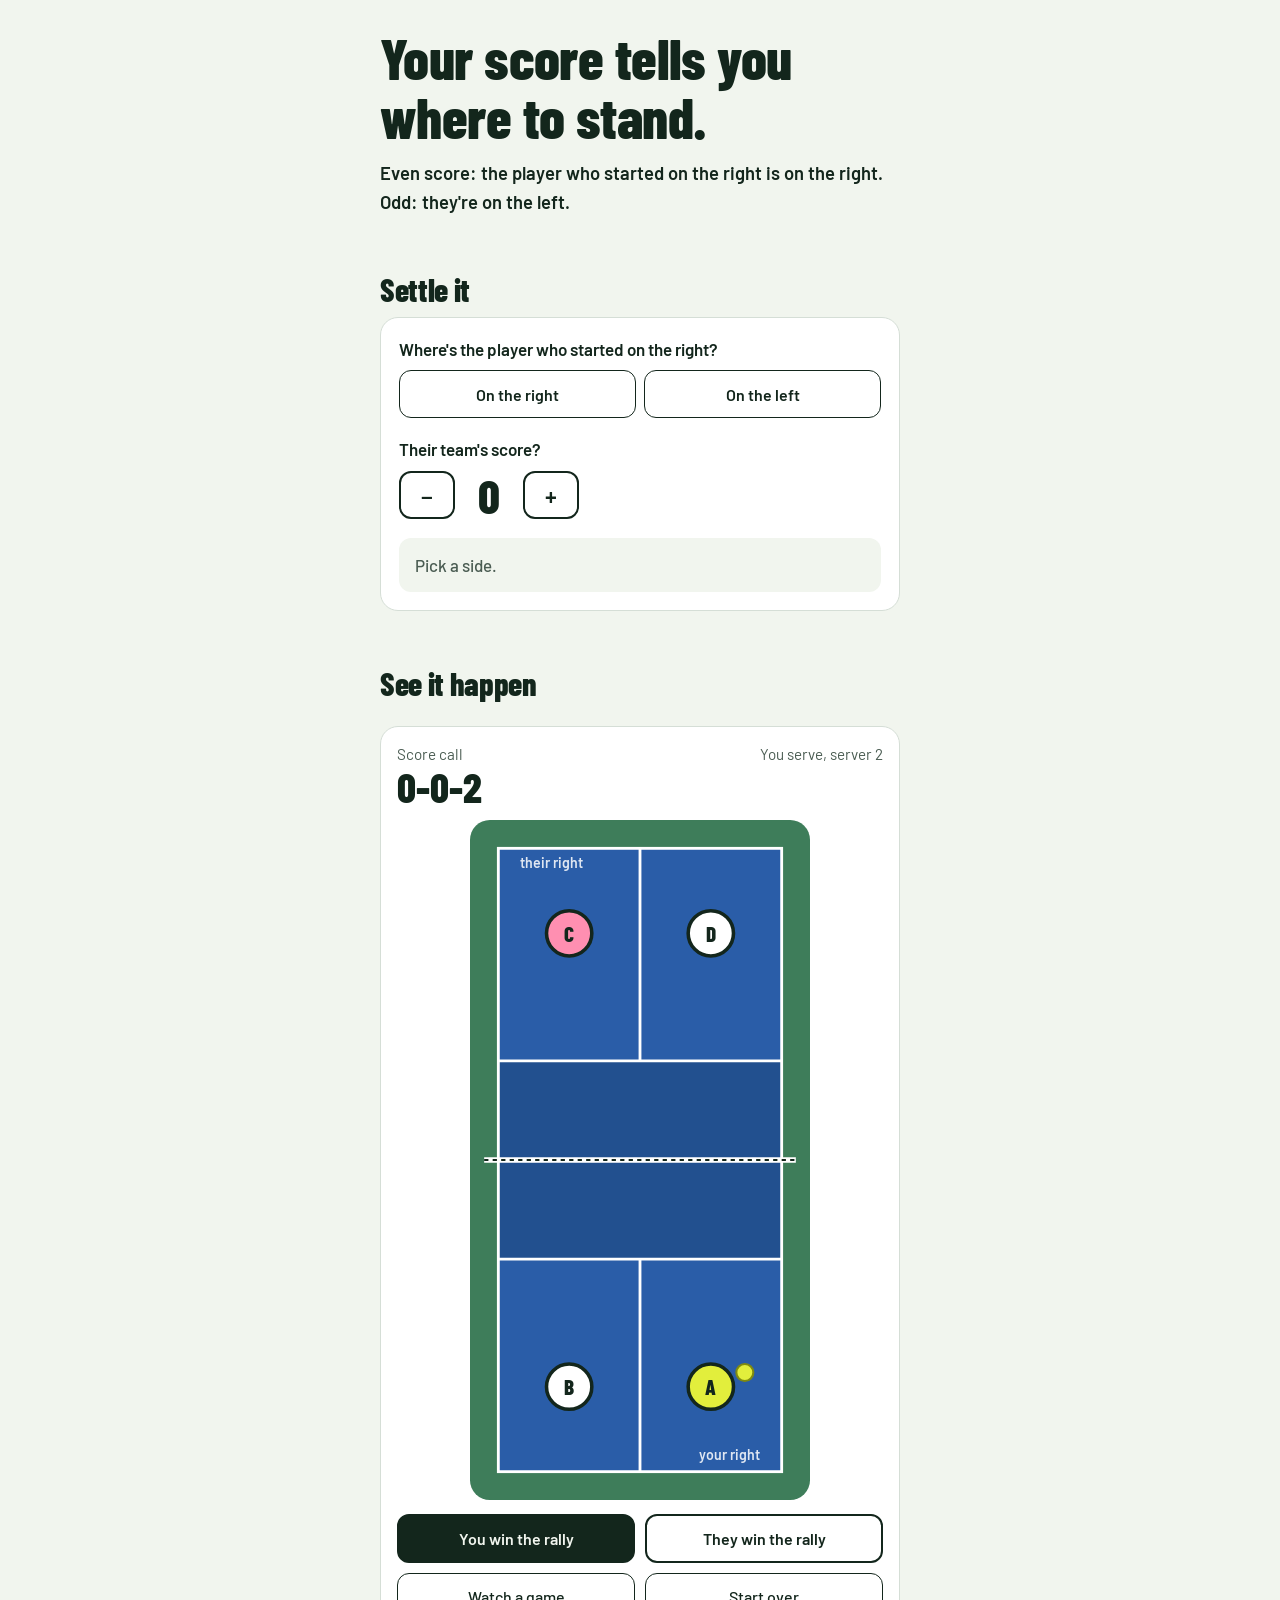
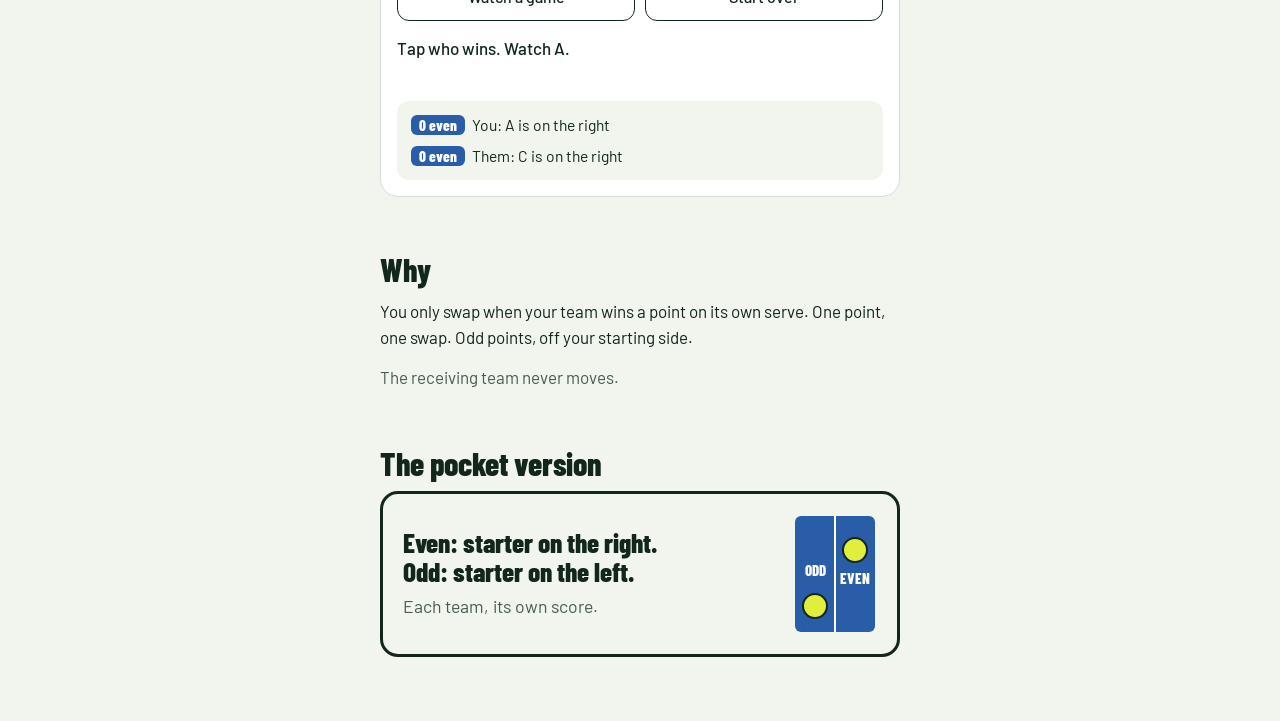
==== index.html @ 6157c367 "Add files via upload" ====
<!doctype html>
<html lang="en">
<head>
<meta charset="utf-8">
<meta name="viewport" content="width=device-width, initial-scale=1, viewport-fit=cover">
<title>Odd or even: where to stand in pickleball doubles</title>
<meta name="description" content="Your score tells you which side you should be on. See it, test it, settle the argument.">
<link rel="preconnect" href="https://fonts.googleapis.com">
<link rel="preconnect" href="https://fonts.gstatic.com" crossorigin>
<link href="https://fonts.googleapis.com/css2?family=Barlow+Condensed:wght@600;800&family=Barlow:wght@400;500;600&display=swap" rel="stylesheet">
<style>
:root{
  --bg:#F1F5EE; --surface:#FFFFFF; --ink:#13261C; --muted:#4A5C52; --line:#D5DED6;
  --court:#2A5DA8; --kitchen:#22508F; --surround:#3E7D5A;
  --ball:#E2EE3C; --ballEdge:#7F8A10; --them:#FF8FB1;
  --ok:#1F7A45; --okBg:#E3F3E8; --bad:#B3261E; --badBg:#FBE6E4;
  color-scheme: light;
  box-sizing:border-box;
  padding-top:env(safe-area-inset-top,0px);
  padding-bottom:env(safe-area-inset-bottom,0px);
}
@media (prefers-color-scheme: dark){
  :root:not([data-theme="light"]){
    --bg:#0E1C15; --surface:#16281F; --ink:#E9F0EA; --muted:#A9BBB0; --line:#2B4236;
    --court:#2A5DA8; --kitchen:#22508F; --surround:#2F6247;
    --ok:#7BD69B; --okBg:#173A26; --bad:#FF9C92; --badBg:#3C1C19;
    color-scheme: dark;
  }
}
:root[data-theme="dark"]{
  --bg:#0E1C15; --surface:#16281F; --ink:#E9F0EA; --muted:#A9BBB0; --line:#2B4236;
  --surround:#2F6247; --ok:#7BD69B; --okBg:#173A26; --bad:#FF9C92; --badBg:#3C1C19;
  color-scheme: dark;
}
*,*::before,*::after{box-sizing:inherit}
html{scroll-padding-top:env(safe-area-inset-top,0px)}
body{margin:0;background:var(--bg);color:var(--ink);font:400 1.0625rem/1.55 Barlow,system-ui,-apple-system,"Segoe UI",sans-serif}
main{max-width:560px;margin:0 auto;padding:28px 20px 64px}
h1,h2,.num{font-family:"Barlow Condensed","Arial Narrow",Barlow,sans-serif;font-weight:800;letter-spacing:-.01em;line-height:1.02}
h1{font-size:clamp(2.6rem,11vw,3.6rem);margin:0 0 14px}
h2{font-size:2rem;margin:56px 0 12px}
p{margin:0 0 14px}
.lede{font-size:1.15rem;color:var(--ink)}
.lede strong{font-weight:600}
.muted{color:var(--muted)}

/* Court */
.court-wrap{margin:26px 0 0;background:var(--surface);border:1px solid var(--line);border-radius:18px;padding:16px}
.callout{display:flex;align-items:baseline;justify-content:space-between;gap:12px;margin:0 0 12px}
.call{font-family:"Barlow Condensed",sans-serif;font-weight:800;font-size:2.6rem;line-height:1}
.call-label{font-size:.95rem;color:var(--muted)}
svg.court{display:block;width:100%;max-width:340px;margin:0 auto;height:auto}
.p{transition:transform .6s cubic-bezier(.5,0,.2,1)}
.p circle{stroke-width:2.5}
.p text{font:800 15px "Barlow Condensed",sans-serif;text-anchor:middle;dominant-baseline:central}
#ball{transition:transform .45s ease}
.start{transition:opacity .3s}
.side-tag{font:600 10px Barlow,sans-serif;fill:#fff;opacity:.85}
.controls{display:grid;grid-template-columns:1fr 1fr;gap:10px;margin-top:14px}
button{font:600 1rem Barlow,sans-serif;border-radius:12px;border:2px solid var(--ink);background:transparent;color:var(--ink);padding:13px 10px;cursor:pointer;min-height:48px}
button.primary{background:var(--ink);color:var(--bg)}
button:focus-visible{outline:3px solid var(--court);outline-offset:2px}
.row2{display:flex;gap:10px;margin-top:10px}
.row2 button{flex:1;border-width:1px;font-weight:500}
.status{min-height:3.2em;margin:14px 0 0;font-weight:500}
.parity{margin:12px 0 0;padding:12px 14px;border-radius:12px;background:var(--bg);font-size:.98rem}
.parity div+div{margin-top:6px}
.tag{display:inline-block;font:800 .95rem "Barlow Condensed",sans-serif;padding:1px 8px;border-radius:6px;margin-right:4px}
.tag.even{background:var(--court);color:#fff}
.tag.odd{background:var(--ball);color:#13261C}

/* Steps */
ol.steps{list-style:none;padding:0;margin:0;counter-reset:s}
ol.steps li{counter-increment:s;position:relative;padding:0 0 18px 52px}
ol.steps li::before{content:counter(s);position:absolute;left:0;top:-2px;width:36px;height:36px;border-radius:50%;background:var(--ink);color:var(--bg);font:800 1.25rem/36px "Barlow Condensed",sans-serif;text-align:center}

/* Checker */
.checker{background:var(--surface);border:1px solid var(--line);border-radius:18px;padding:18px}
.q{font-weight:600;margin:0 0 8px}
.seg{display:grid;grid-template-columns:1fr 1fr;gap:8px;margin-bottom:18px}
.seg button{border-width:1px}
.seg button[aria-pressed="true"]{background:var(--ink);color:var(--bg)}
.stepper{display:flex;align-items:center;gap:12px;margin-bottom:18px}
.stepper button{width:56px;flex:none;font-size:1.5rem;padding:6px}
.stepper .num{font-size:3rem;min-width:2ch;text-align:center}
.verdict{border-radius:12px;padding:14px 16px;font-weight:500}
.verdict.ok{background:var(--okBg);color:var(--ok)}
.verdict.bad{background:var(--badBg);color:var(--bad)}
.verdict.wait{background:var(--bg);color:var(--muted)}
.verdict b{display:block;font:800 1.5rem "Barlow Condensed",sans-serif;margin-bottom:2px}

/* Pocket card */
.pocket{border:3px solid var(--ink);border-radius:18px;padding:20px;display:grid;grid-template-columns:1fr auto;gap:16px;align-items:center}
.pocket p{margin:0;font-size:1.1rem}
.pocket .big{font:800 1.7rem/1.05 "Barlow Condensed",sans-serif;margin-bottom:8px}
.pocket svg{width:84px;height:auto}
footer{margin-top:48px;font-size:.9rem;color:var(--muted)}

@media (prefers-reduced-motion: reduce){
  .p,#ball,.start{transition:none}
}
</style>
</head>
<body>
<main>
  <h1>Your score tells you where to stand.</h1>
  <p class="lede"><strong>Even score: the player who started on the right is on the right. Odd: they're on the left.</strong></p>

  <h2>Settle it</h2>
  <div class="checker">
    <p class="q">Where's the player who started on the right?</p>
    <div class="seg" role="group" aria-label="Starting player position">
      <button id="sideR" aria-pressed="false">On the right</button>
      <button id="sideL" aria-pressed="false">On the left</button>
    </div>
    <p class="q">Their team's score?</p>
    <div class="stepper">
      <button id="minus" aria-label="Lower score">−</button>
      <span class="num" id="chkScore" aria-live="polite">0</span>
      <button id="plus" aria-label="Raise score">+</button>
    </div>
    <div class="verdict wait" id="verdict" aria-live="polite">Pick a side.</div>
  </div>

  <h2>See it happen</h2>
  <section class="court-wrap" aria-label="Interactive court">
    <div class="callout">
      <div>
        <div class="call-label">Score call</div>
        <div class="call" id="call" aria-live="polite">0-0-2</div>
      </div>
      <div class="call-label" id="who" style="text-align:right">You serve</div>
    </div>

    <svg class="court" viewBox="0 0 240 480" role="img" aria-label="Top-down pickleball court. Your team A and B on the bottom, the other team C and D on top.">
      <rect width="240" height="480" rx="14" fill="var(--surround)"/>
      <rect x="20" y="20" width="200" height="440" fill="var(--court)"/>
      <rect x="20" y="170" width="200" height="140" fill="var(--kitchen)"/>
      <g stroke="#fff" stroke-width="2" fill="none">
        <rect x="20" y="20" width="200" height="440"/>
        <line x1="20" y1="170" x2="220" y2="170"/>
        <line x1="20" y1="310" x2="220" y2="310"/>
        <line x1="120" y1="20" x2="120" y2="170"/>
        <line x1="120" y1="310" x2="120" y2="460"/>
      </g>
      <line x1="10" y1="240" x2="230" y2="240" stroke="#fff" stroke-width="4"/>
      <line x1="10" y1="240" x2="230" y2="240" stroke="#13261C" stroke-width="1.5" stroke-dasharray="3 3"/>
      <text class="side-tag" x="205" y="452" text-anchor="end">your right</text>
      <text class="side-tag" x="35" y="34">their right</text>

      <g class="start" id="startA">
        <circle cx="170" cy="400" r="22" fill="none" stroke="var(--ball)" stroke-width="2" stroke-dasharray="4 4"/>
        <text x="170" y="433" text-anchor="middle" class="side-tag" style="fill:var(--ball);opacity:1">A started here</text>
      </g>
      <g class="start" id="startC">
        <circle cx="70" cy="80" r="22" fill="none" stroke="var(--them)" stroke-width="2" stroke-dasharray="4 4"/>
        <text x="70" y="52" text-anchor="middle" class="side-tag" style="fill:var(--them);opacity:1">C started here</text>
      </g>

      <g class="p" id="pA"><circle r="16" fill="var(--ball)" stroke="#13261C"/><text fill="#13261C">A</text></g>
      <g class="p" id="pB"><circle r="16" fill="#fff" stroke="#13261C"/><text fill="#13261C">B</text></g>
      <g class="p" id="pC"><circle r="16" fill="var(--them)" stroke="#13261C"/><text fill="#13261C">C</text></g>
      <g class="p" id="pD"><circle r="16" fill="#fff" stroke="#13261C"/><text fill="#13261C">D</text></g>
      <circle id="ball" r="6" fill="var(--ball)" stroke="var(--ballEdge)" stroke-width="1.5"/>
    </svg>

    <div class="controls">
      <button class="primary" id="winUs">You win the rally</button>
      <button id="winThem">They win the rally</button>
    </div>
    <div class="row2">
      <button id="auto" aria-pressed="false">Watch a game</button>
      <button id="reset">Start over</button>
    </div>
    <p class="status" id="status" aria-live="polite">Tap who wins. Watch A.</p>
    <div class="parity" id="parity"></div>
  </section>

  <h2>Why</h2>
  <p>You only swap when your team wins a point on its own serve. One point, one swap. Odd points, off your starting side.</p>
  <p class="muted">The receiving team never moves.</p>

  <h2>The pocket version</h2>
  <div class="pocket">
    <div>
      <p class="big">Even: starter on the right.<br>Odd: starter on the left.</p>
      <p class="muted">Each team, its own score.</p>
    </div>
    <svg viewBox="0 0 84 120" aria-hidden="true">
      <rect x="2" y="2" width="80" height="116" rx="6" fill="var(--court)"/>
      <line x1="42" y1="2" x2="42" y2="118" stroke="#fff" stroke-width="2"/>
      <circle cx="62" cy="36" r="12" fill="var(--ball)" stroke="#13261C" stroke-width="2"/>
      <text x="62" y="70" text-anchor="middle" fill="#fff" font-family="Barlow Condensed,sans-serif" font-weight="800" font-size="15">EVEN</text>
      <circle cx="22" cy="92" r="12" fill="var(--ball)" stroke="#13261C" stroke-width="2"/>
      <text x="22" y="62" text-anchor="middle" fill="#fff" font-family="Barlow Condensed,sans-serif" font-weight="800" font-size="15">ODD</text>
    </svg>
  </div>

</main>

<script>
(function(){
  var POS = {
    us:   { right:[170,400], left:[70,400] },
    them: { right:[70,80],   left:[170,80] }
  };
  var partner = {A:'B',B:'A',C:'D',D:'C'};
  var teamOf = {A:'us',B:'us',C:'them',D:'them'};
  var st;

  function fresh(){
    return { us:0, them:0, serving:'us', num:2, server:'A', right:{us:'A', them:'C'}, done:false };
  }

  function place(id, xy){
    document.getElementById('p'+id).style.transform = 'translate('+xy[0]+'px,'+xy[1]+'px)';
  }

  function sideOf(p){
    var t = teamOf[p];
    return st.right[t] === p ? 'right' : 'left';
  }

  function render(msg){
    ['A','B','C','D'].forEach(function(p){ place(p, POS[teamOf[p]][sideOf(p)]); });
    var sp = POS[teamOf[st.server]][sideOf(st.server)];
    var bx = sp[0] + 24, by = sp[1] + (teamOf[st.server]==='us' ? -10 : 10);
    document.getElementById('ball').style.transform = 'translate('+bx+'px,'+by+'px)';

    var s = st.serving, r = s==='us' ? 'them' : 'us';
    document.getElementById('call').textContent = st[s]+'-'+st[r]+'-'+st.num;
    document.getElementById('who').textContent = (s==='us' ? 'You serve' : 'They serve') + ', server ' + st.num;

    document.getElementById('startA').style.opacity = sideOf('A')==='left' ? 1 : 0;
    document.getElementById('startC').style.opacity = sideOf('C')==='left' ? 1 : 0;

    document.getElementById('parity').innerHTML = line('You', st.us, 'A') + line('Them', st.them, 'C');
    if(msg) document.getElementById('status').textContent = msg;
  }

  function line(label, score, starter){
    var odd = score % 2 === 1;
    var where = odd ? 'on the left' : 'on the right';
    return '<div><span class="tag '+(odd?'odd':'even')+'">'+score+' '+(odd?'odd':'even')+'</span> '+label+': '+starter+' is '+where+'</div>';
  }

  function rally(winner){
    if(st.done){ st = fresh(); render('New game. You serve first, 0-0-2.'); return; }
    var s = st.serving, r = s==='us' ? 'them' : 'us';
    var msg;
    if(winner === s){
      st[s]++;
      st.right[s] = partner[st.right[s]];
      msg = s==='us'
        ? 'Your point. A and B swap.'
        : 'Their point. C and D swap.';
    } else if(st.num === 1){
      st.num = 2;
      st.server = partner[st.server];
      msg = 'Server 1 lost. Partner serves. Nobody moves.';
    } else {
      st.serving = r; st.num = 1; st.server = st.right[r];
      msg = 'Side out. Nobody moves.';
    }
    var a = st.us, b = st.them;
    if((a>=11 || b>=11) && Math.abs(a-b)>=2){
      st.done = true;
      msg += ' Game over. Tap for a new game.';
    }
    render(msg);
  }

  st = fresh();
  render();
  // enable animation only after first placement
  requestAnimationFrame(function(){ document.body.classList.add('ready'); });

  document.getElementById('winUs').onclick = function(){ stopAuto(); rally('us'); };
  document.getElementById('winThem').onclick = function(){ stopAuto(); rally('them'); };
  document.getElementById('reset').onclick = function(){ stopAuto(); st = fresh(); render('Fresh game. You serve first, 0-0-2.'); };

  var timer = null, autoBtn = document.getElementById('auto');
  function stopAuto(){ if(timer){ clearInterval(timer); timer=null; autoBtn.textContent='Watch a game'; autoBtn.setAttribute('aria-pressed','false'); } }
  autoBtn.onclick = function(){
    if(timer){ stopAuto(); return; }
    autoBtn.textContent = 'Pause'; autoBtn.setAttribute('aria-pressed','true');
    if(st.done){ st = fresh(); render(); }
    timer = setInterval(function(){
      rally(Math.random() < .55 ? 'us' : 'them');
      if(st.done) stopAuto();
    }, 1700);
  };

  // Checker
  var side = null, score = 0;
  var sideR = document.getElementById('sideR'), sideL = document.getElementById('sideL');
  function check(){
    sideR.setAttribute('aria-pressed', side==='right');
    sideL.setAttribute('aria-pressed', side==='left');
    document.getElementById('chkScore').textContent = score;
    var v = document.getElementById('verdict');
    if(!side){ v.className='verdict wait'; v.textContent='Pick a side.'; return; }
    var odd = score % 2 === 1;
    var good = (side==='right' && !odd) || (side==='left' && odd);
    if(good){
      v.className = 'verdict ok';
      v.innerHTML = '<b>Checks out</b>';
    } else {
      var need = side==='right' ? 'even' : 'odd';
      var opts = [score-1, score+1].filter(function(n){ return n>=0; }).join(' or ');
      v.className = 'verdict bad';
      v.innerHTML = '<b>Wrong score</b>Has to be '+need+'. Try '+opts+'.';
    }
  }
  sideR.onclick = function(){ side='right'; check(); };
  sideL.onclick = function(){ side='left'; check(); };
  document.getElementById('minus').onclick = function(){ if(score>0) score--; check(); };
  document.getElementById('plus').onclick = function(){ if(score<30) score++; check(); };
})();
</script>
</body>
</html>
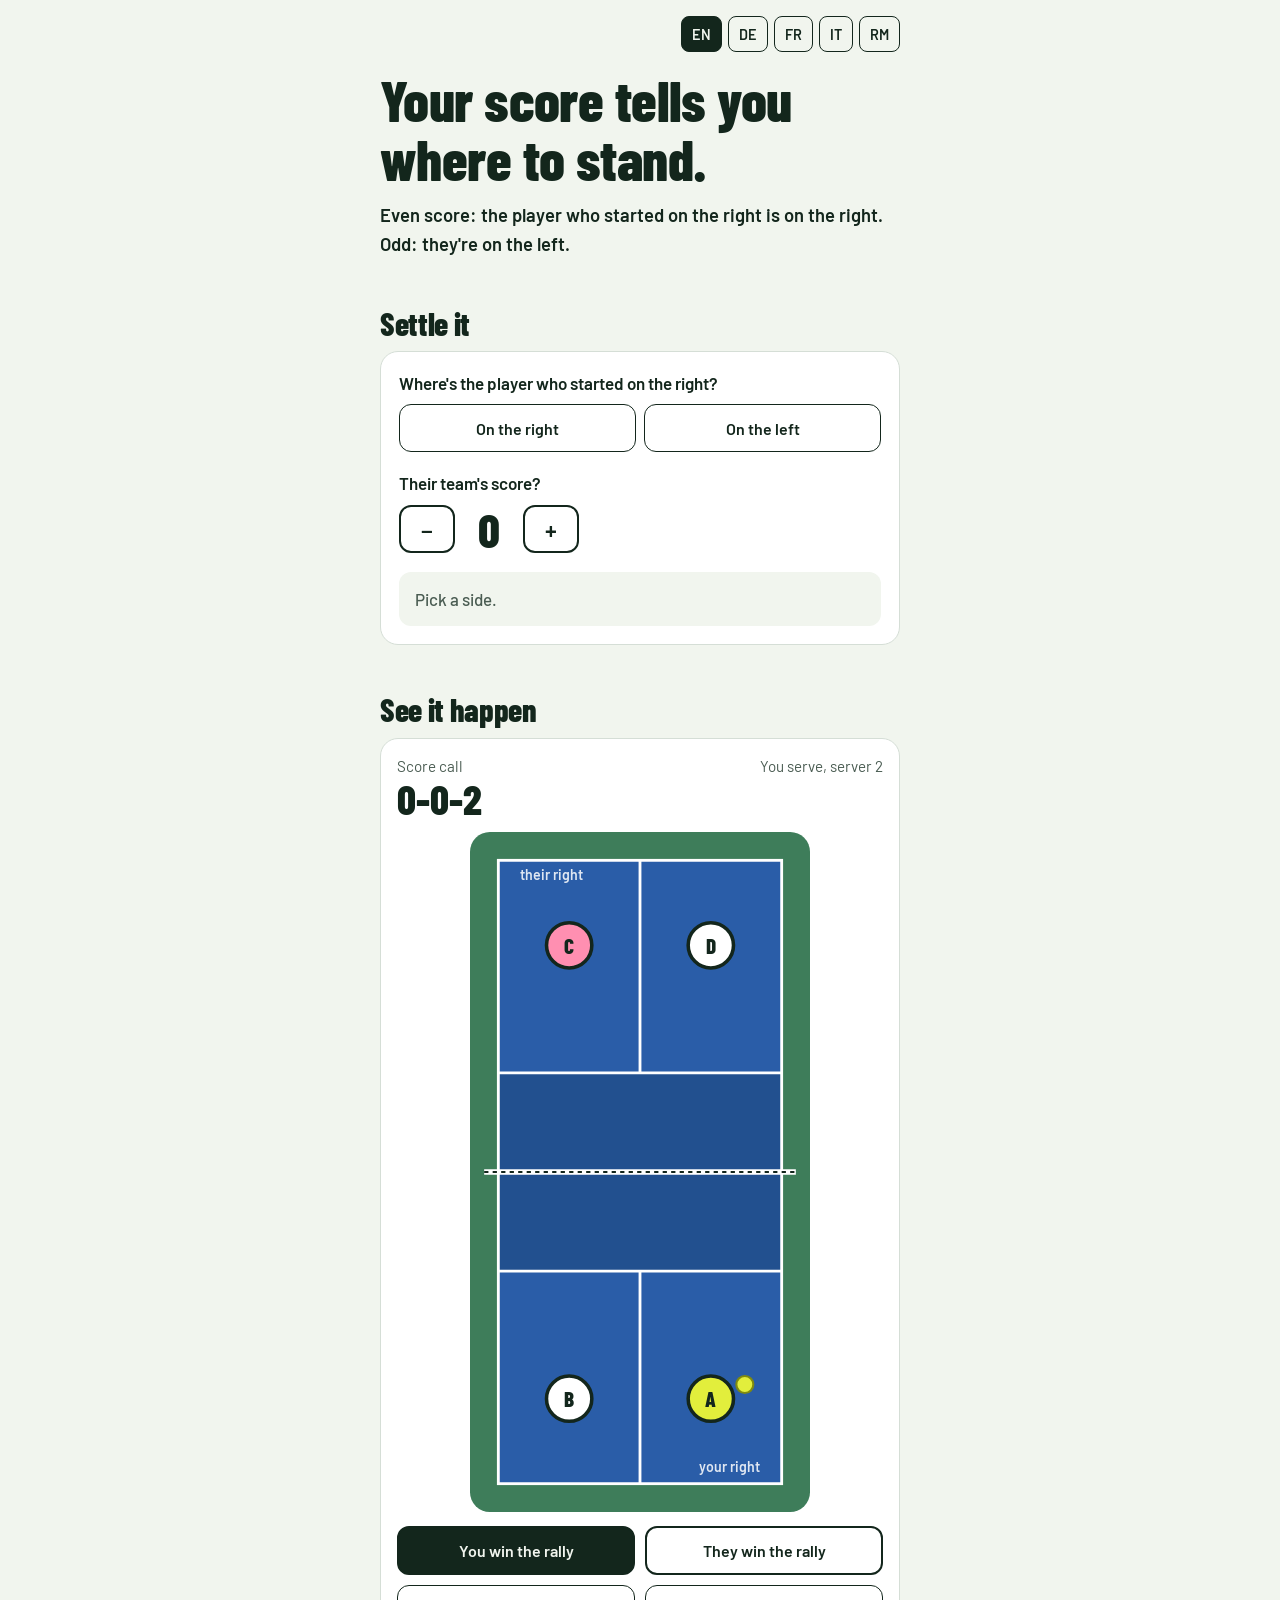
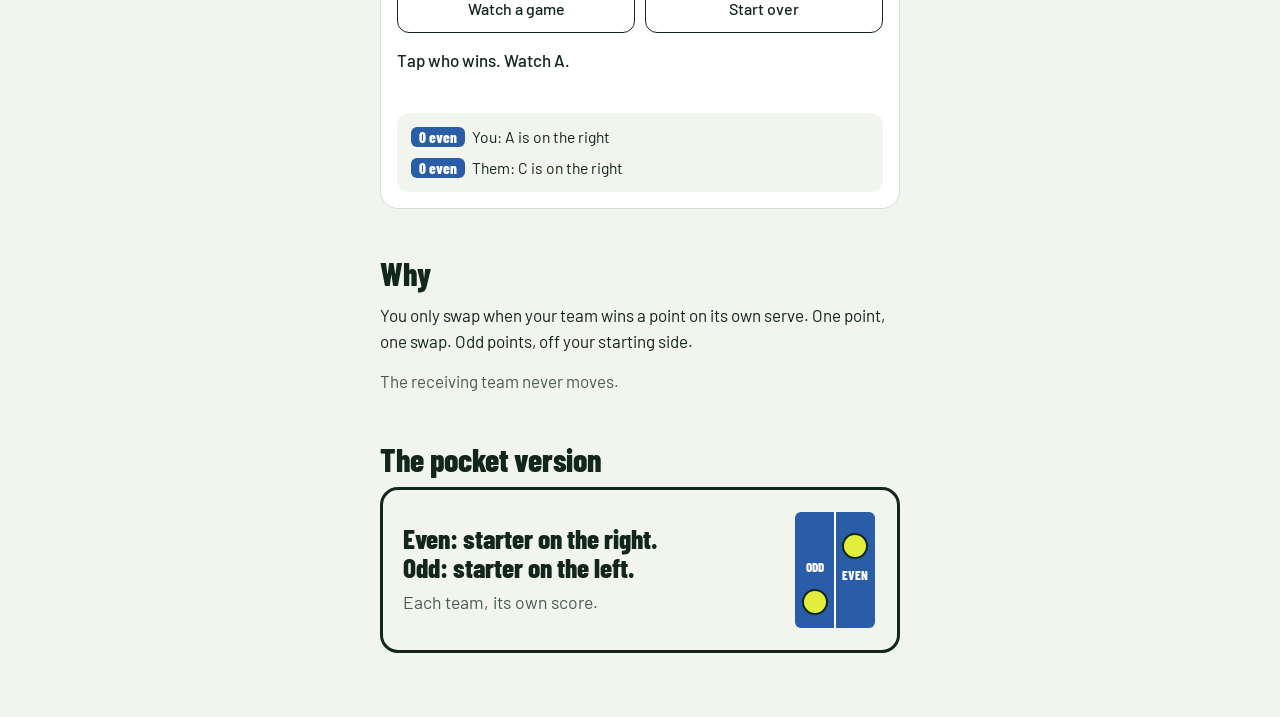
==== commit 0bc55732: "Add files via upload" ====
--- a/index.html
+++ b/index.html
@@ -4,7 +4,7 @@
 <meta charset="utf-8">
 <meta name="viewport" content="width=device-width, initial-scale=1, viewport-fit=cover">
 <title>Odd or even: where to stand in pickleball doubles</title>
-<meta name="description" content="Your score tells you which side you should be on. See it, test it, settle the argument.">
+<meta name="description" content="Your score tells you which side you should be on.">
 <link rel="preconnect" href="https://fonts.googleapis.com">
 <link rel="preconnect" href="https://fonts.gstatic.com" crossorigin>
 <link href="https://fonts.googleapis.com/css2?family=Barlow+Condensed:wght@600;800&family=Barlow:wght@400;500;600&display=swap" rel="stylesheet">
@@ -22,8 +22,7 @@
 @media (prefers-color-scheme: dark){
   :root:not([data-theme="light"]){
     --bg:#0E1C15; --surface:#16281F; --ink:#E9F0EA; --muted:#A9BBB0; --line:#2B4236;
-    --court:#2A5DA8; --kitchen:#22508F; --surround:#2F6247;
-    --ok:#7BD69B; --okBg:#173A26; --bad:#FF9C92; --badBg:#3C1C19;
+    --surround:#2F6247; --ok:#7BD69B; --okBg:#173A26; --bad:#FF9C92; --badBg:#3C1C19;
     color-scheme: dark;
   }
 }
@@ -35,17 +34,19 @@
 *,*::before,*::after{box-sizing:inherit}
 html{scroll-padding-top:env(safe-area-inset-top,0px)}
 body{margin:0;background:var(--bg);color:var(--ink);font:400 1.0625rem/1.55 Barlow,system-ui,-apple-system,"Segoe UI",sans-serif}
-main{max-width:560px;margin:0 auto;padding:28px 20px 64px}
+main{max-width:560px;margin:0 auto;padding:16px 20px 64px}
 h1,h2,.num{font-family:"Barlow Condensed","Arial Narrow",Barlow,sans-serif;font-weight:800;letter-spacing:-.01em;line-height:1.02}
-h1{font-size:clamp(2.6rem,11vw,3.6rem);margin:0 0 14px}
-h2{font-size:2rem;margin:56px 0 12px}
+h1{font-size:clamp(2.6rem,11vw,3.6rem);margin:18px 0 14px}
+h2{font-size:2rem;margin:48px 0 12px}
 p{margin:0 0 14px}
-.lede{font-size:1.15rem;color:var(--ink)}
-.lede strong{font-weight:600}
+.lede{font-size:1.15rem;font-weight:600}
 .muted{color:var(--muted)}
 
-/* Court */
-.court-wrap{margin:26px 0 0;background:var(--surface);border:1px solid var(--line);border-radius:18px;padding:16px}
+.langs{display:flex;gap:6px;justify-content:flex-end}
+.langs button{min-height:36px;padding:4px 10px;border-width:1px;font-size:.9rem;font-weight:600;border-radius:8px}
+.langs button[aria-pressed="true"]{background:var(--ink);color:var(--bg)}
+
+.court-wrap{background:var(--surface);border:1px solid var(--line);border-radius:18px;padding:16px}
 .callout{display:flex;align-items:baseline;justify-content:space-between;gap:12px;margin:0 0 12px}
 .call{font-family:"Barlow Condensed",sans-serif;font-weight:800;font-size:2.6rem;line-height:1}
 .call-label{font-size:.95rem;color:var(--muted)}
@@ -69,12 +70,6 @@
 .tag.even{background:var(--court);color:#fff}
 .tag.odd{background:var(--ball);color:#13261C}
 
-/* Steps */
-ol.steps{list-style:none;padding:0;margin:0;counter-reset:s}
-ol.steps li{counter-increment:s;position:relative;padding:0 0 18px 52px}
-ol.steps li::before{content:counter(s);position:absolute;left:0;top:-2px;width:36px;height:36px;border-radius:50%;background:var(--ink);color:var(--bg);font:800 1.25rem/36px "Barlow Condensed",sans-serif;text-align:center}
-
-/* Checker */
 .checker{background:var(--surface);border:1px solid var(--line);border-radius:18px;padding:18px}
 .q{font-weight:600;margin:0 0 8px}
 .seg{display:grid;grid-template-columns:1fr 1fr;gap:8px;margin-bottom:18px}
@@ -89,50 +84,54 @@
 .verdict.wait{background:var(--bg);color:var(--muted)}
 .verdict b{display:block;font:800 1.5rem "Barlow Condensed",sans-serif;margin-bottom:2px}
 
-/* Pocket card */
 .pocket{border:3px solid var(--ink);border-radius:18px;padding:20px;display:grid;grid-template-columns:1fr auto;gap:16px;align-items:center}
 .pocket p{margin:0;font-size:1.1rem}
 .pocket .big{font:800 1.7rem/1.05 "Barlow Condensed",sans-serif;margin-bottom:8px}
 .pocket svg{width:84px;height:auto}
-footer{margin-top:48px;font-size:.9rem;color:var(--muted)}
-
-@media (prefers-reduced-motion: reduce){
-  .p,#ball,.start{transition:none}
-}
+
+@media (prefers-reduced-motion: reduce){ .p,#ball,.start{transition:none} }
 </style>
 </head>
 <body>
 <main>
-  <h1>Your score tells you where to stand.</h1>
-  <p class="lede"><strong>Even score: the player who started on the right is on the right. Odd: they're on the left.</strong></p>
-
-  <h2>Settle it</h2>
+  <nav class="langs" aria-label="Language">
+    <button data-lang="en" lang="en">EN</button>
+    <button data-lang="de" lang="de">DE</button>
+    <button data-lang="fr" lang="fr">FR</button>
+    <button data-lang="it" lang="it">IT</button>
+    <button data-lang="rm" lang="rm">RM</button>
+  </nav>
+
+  <h1 data-i="h1"></h1>
+  <p class="lede" data-i="lede"></p>
+
+  <h2 data-i="settle"></h2>
   <div class="checker">
-    <p class="q">Where's the player who started on the right?</p>
-    <div class="seg" role="group" aria-label="Starting player position">
-      <button id="sideR" aria-pressed="false">On the right</button>
-      <button id="sideL" aria-pressed="false">On the left</button>
-    </div>
-    <p class="q">Their team's score?</p>
+    <p class="q" data-i="q1"></p>
+    <div class="seg" role="group">
+      <button id="sideR" aria-pressed="false" data-i="right"></button>
+      <button id="sideL" aria-pressed="false" data-i="left"></button>
+    </div>
+    <p class="q" data-i="q2"></p>
     <div class="stepper">
-      <button id="minus" aria-label="Lower score">−</button>
+      <button id="minus" aria-label="-">−</button>
       <span class="num" id="chkScore" aria-live="polite">0</span>
-      <button id="plus" aria-label="Raise score">+</button>
-    </div>
-    <div class="verdict wait" id="verdict" aria-live="polite">Pick a side.</div>
+      <button id="plus" aria-label="+">+</button>
+    </div>
+    <div class="verdict wait" id="verdict" aria-live="polite"></div>
   </div>
 
-  <h2>See it happen</h2>
-  <section class="court-wrap" aria-label="Interactive court">
+  <h2 data-i="see"></h2>
+  <section class="court-wrap">
     <div class="callout">
       <div>
-        <div class="call-label">Score call</div>
+        <div class="call-label" data-i="callLabel"></div>
         <div class="call" id="call" aria-live="polite">0-0-2</div>
       </div>
-      <div class="call-label" id="who" style="text-align:right">You serve</div>
-    </div>
-
-    <svg class="court" viewBox="0 0 240 480" role="img" aria-label="Top-down pickleball court. Your team A and B on the bottom, the other team C and D on top.">
+      <div class="call-label" id="who" style="text-align:right"></div>
+    </div>
+
+    <svg class="court" viewBox="0 0 240 480" role="img">
       <rect width="240" height="480" rx="14" fill="var(--surround)"/>
       <rect x="20" y="20" width="200" height="440" fill="var(--court)"/>
       <rect x="20" y="170" width="200" height="140" fill="var(--kitchen)"/>
@@ -145,18 +144,16 @@
       </g>
       <line x1="10" y1="240" x2="230" y2="240" stroke="#fff" stroke-width="4"/>
       <line x1="10" y1="240" x2="230" y2="240" stroke="#13261C" stroke-width="1.5" stroke-dasharray="3 3"/>
-      <text class="side-tag" x="205" y="452" text-anchor="end">your right</text>
-      <text class="side-tag" x="35" y="34">their right</text>
-
+      <text class="side-tag" x="205" y="452" text-anchor="end" data-i="yourRight"></text>
+      <text class="side-tag" x="35" y="34" data-i="theirRight"></text>
       <g class="start" id="startA">
         <circle cx="170" cy="400" r="22" fill="none" stroke="var(--ball)" stroke-width="2" stroke-dasharray="4 4"/>
-        <text x="170" y="433" text-anchor="middle" class="side-tag" style="fill:var(--ball);opacity:1">A started here</text>
+        <text x="170" y="433" text-anchor="middle" class="side-tag" style="fill:var(--ball);opacity:1" data-i="aStart"></text>
       </g>
       <g class="start" id="startC">
         <circle cx="70" cy="80" r="22" fill="none" stroke="var(--them)" stroke-width="2" stroke-dasharray="4 4"/>
-        <text x="70" y="52" text-anchor="middle" class="side-tag" style="fill:var(--them);opacity:1">C started here</text>
+        <text x="70" y="52" text-anchor="middle" class="side-tag" style="fill:var(--them);opacity:1" data-i="cStart"></text>
       </g>
-
       <g class="p" id="pA"><circle r="16" fill="var(--ball)" stroke="#13261C"/><text fill="#13261C">A</text></g>
       <g class="p" id="pB"><circle r="16" fill="#fff" stroke="#13261C"/><text fill="#13261C">B</text></g>
       <g class="p" id="pC"><circle r="16" fill="var(--them)" stroke="#13261C"/><text fill="#13261C">C</text></g>
@@ -165,157 +162,135 @@
     </svg>
 
     <div class="controls">
-      <button class="primary" id="winUs">You win the rally</button>
-      <button id="winThem">They win the rally</button>
+      <button class="primary" id="winUs" data-i="winUs"></button>
+      <button id="winThem" data-i="winThem"></button>
     </div>
     <div class="row2">
-      <button id="auto" aria-pressed="false">Watch a game</button>
-      <button id="reset">Start over</button>
-    </div>
-    <p class="status" id="status" aria-live="polite">Tap who wins. Watch A.</p>
+      <button id="auto" aria-pressed="false"></button>
+      <button id="reset" data-i="reset"></button>
+    </div>
+    <p class="status" id="status" aria-live="polite"></p>
     <div class="parity" id="parity"></div>
   </section>
 
-  <h2>Why</h2>
-  <p>You only swap when your team wins a point on its own serve. One point, one swap. Odd points, off your starting side.</p>
-  <p class="muted">The receiving team never moves.</p>
-
-  <h2>The pocket version</h2>
+  <h2 data-i="why"></h2>
+  <p data-i="whyP"></p>
+  <p class="muted" data-i="whyNote"></p>
+
+  <h2 data-i="pocket"></h2>
   <div class="pocket">
     <div>
-      <p class="big">Even: starter on the right.<br>Odd: starter on the left.</p>
-      <p class="muted">Each team, its own score.</p>
+      <p class="big"><span data-i="pk1"></span><br><span data-i="pk2"></span></p>
+      <p class="muted" data-i="pk3"></p>
     </div>
     <svg viewBox="0 0 84 120" aria-hidden="true">
       <rect x="2" y="2" width="80" height="116" rx="6" fill="var(--court)"/>
       <line x1="42" y1="2" x2="42" y2="118" stroke="#fff" stroke-width="2"/>
       <circle cx="62" cy="36" r="12" fill="var(--ball)" stroke="#13261C" stroke-width="2"/>
-      <text x="62" y="70" text-anchor="middle" fill="#fff" font-family="Barlow Condensed,sans-serif" font-weight="800" font-size="15">EVEN</text>
+      <text x="62" y="70" text-anchor="middle" fill="#fff" font-family="Barlow Condensed,sans-serif" font-weight="800" font-size="13" data-i="EVEN"></text>
       <circle cx="22" cy="92" r="12" fill="var(--ball)" stroke="#13261C" stroke-width="2"/>
-      <text x="22" y="62" text-anchor="middle" fill="#fff" font-family="Barlow Condensed,sans-serif" font-weight="800" font-size="15">ODD</text>
+      <text x="22" y="62" text-anchor="middle" fill="#fff" font-family="Barlow Condensed,sans-serif" font-weight="800" font-size="13" data-i="ODD"></text>
     </svg>
   </div>
-
 </main>
 
 <script>
 (function(){
-  var POS = {
-    us:   { right:[170,400], left:[70,400] },
-    them: { right:[70,80],   left:[170,80] }
-  };
-  var partner = {A:'B',B:'A',C:'D',D:'C'};
-  var teamOf = {A:'us',B:'us',C:'them',D:'them'};
-  var st;
-
-  function fresh(){
-    return { us:0, them:0, serving:'us', num:2, server:'A', right:{us:'A', them:'C'}, done:false };
-  }
-
-  function place(id, xy){
-    document.getElementById('p'+id).style.transform = 'translate('+xy[0]+'px,'+xy[1]+'px)';
-  }
-
-  function sideOf(p){
-    var t = teamOf[p];
-    return st.right[t] === p ? 'right' : 'left';
-  }
-
-  function render(msg){
-    ['A','B','C','D'].forEach(function(p){ place(p, POS[teamOf[p]][sideOf(p)]); });
-    var sp = POS[teamOf[st.server]][sideOf(st.server)];
-    var bx = sp[0] + 24, by = sp[1] + (teamOf[st.server]==='us' ? -10 : 10);
-    document.getElementById('ball').style.transform = 'translate('+bx+'px,'+by+'px)';
-
-    var s = st.serving, r = s==='us' ? 'them' : 'us';
-    document.getElementById('call').textContent = st[s]+'-'+st[r]+'-'+st.num;
-    document.getElementById('who').textContent = (s==='us' ? 'You serve' : 'They serve') + ', server ' + st.num;
-
-    document.getElementById('startA').style.opacity = sideOf('A')==='left' ? 1 : 0;
-    document.getElementById('startC').style.opacity = sideOf('C')==='left' ? 1 : 0;
-
-    document.getElementById('parity').innerHTML = line('You', st.us, 'A') + line('Them', st.them, 'C');
-    if(msg) document.getElementById('status').textContent = msg;
-  }
-
-  function line(label, score, starter){
-    var odd = score % 2 === 1;
-    var where = odd ? 'on the left' : 'on the right';
-    return '<div><span class="tag '+(odd?'odd':'even')+'">'+score+' '+(odd?'odd':'even')+'</span> '+label+': '+starter+' is '+where+'</div>';
-  }
-
-  function rally(winner){
-    if(st.done){ st = fresh(); render('New game. You serve first, 0-0-2.'); return; }
-    var s = st.serving, r = s==='us' ? 'them' : 'us';
-    var msg;
-    if(winner === s){
-      st[s]++;
-      st.right[s] = partner[st.right[s]];
-      msg = s==='us'
-        ? 'Your point. A and B swap.'
-        : 'Their point. C and D swap.';
-    } else if(st.num === 1){
-      st.num = 2;
-      st.server = partner[st.server];
-      msg = 'Server 1 lost. Partner serves. Nobody moves.';
-    } else {
-      st.serving = r; st.num = 1; st.server = st.right[r];
-      msg = 'Side out. Nobody moves.';
-    }
-    var a = st.us, b = st.them;
-    if((a>=11 || b>=11) && Math.abs(a-b)>=2){
-      st.done = true;
-      msg += ' Game over. Tap for a new game.';
-    }
-    render(msg);
-  }
-
-  st = fresh();
+var T = {
+en:{title:"Odd or even: where to stand in pickleball doubles",h1:"Your score tells you where to stand.",lede:"Even score: the player who started on the right is on the right. Odd: they're on the left.",settle:"Settle it",q1:"Where's the player who started on the right?",right:"On the right",left:"On the left",q2:"Their team's score?",pick:"Pick a side.",ok:"Checks out",bad:"Wrong score",must:"Has to be {need}. Try {opts}.",even:"even",odd:"odd",or:"or",see:"See it happen",callLabel:"Score call",youServe:"You serve",theyServe:"They serve",server:"server",yourRight:"your right",theirRight:"their right",aStart:"A started here",cStart:"C started here",winUs:"You win the rally",winThem:"They win the rally",watch:"Watch a game",pause:"Pause",reset:"Start over",init:"Tap who wins. Watch A.",mUs:"Your point. A and B swap.",mThem:"Their point. C and D swap.",mS1:"Server 1 lost. Partner serves. Nobody moves.",mOut:"Side out. Nobody moves.",mOver:"Game over. Tap for a new game.",mNew:"New game. You serve first, 0-0-2.",you:"You",them:"Them",isRight:"{p} is on the right",isLeft:"{p} is on the left",why:"Why",whyP:"You only swap when your team wins a point on its own serve. One point, one swap. Odd points, off your starting side.",whyNote:"The receiving team never moves.",pocket:"The pocket version",pk1:"Even: starter on the right.",pk2:"Odd: starter on the left.",pk3:"Each team, its own score.",EVEN:"EVEN",ODD:"ODD"},
+de:{title:"Gerade oder ungerade: Wo stehst du im Pickleball-Doppel?",h1:"Euer Spielstand zeigt, wo ihr steht.",lede:"Gerader Spielstand: Wer rechts angefangen hat, steht rechts. Ungerade: links.",settle:"Streit beenden",q1:"Wo steht, wer rechts angefangen hat?",right:"Rechts",left:"Links",q2:"Spielstand dieses Teams?",pick:"Wähle eine Seite.",ok:"Stimmt",bad:"Falscher Spielstand",must:"Muss {need} sein. Vielleicht {opts}?",even:"gerade",odd:"ungerade",or:"oder",see:"So funktioniert es",callLabel:"Ansage",youServe:"Ihr schlagt auf",theyServe:"Gegner schlagen auf",server:"Aufschlag",yourRight:"eure rechte Seite",theirRight:"ihre rechte Seite",aStart:"A hat hier angefangen",cStart:"C hat hier angefangen",winUs:"Ihr gewinnt den Ballwechsel",winThem:"Gegner gewinnen den Ballwechsel",watch:"Spiel ansehen",pause:"Pause",reset:"Neu starten",init:"Tippe, wer gewinnt. Achte auf A.",mUs:"Euer Punkt. A und B tauschen.",mThem:"Punkt für die Gegner. C und D tauschen.",mS1:"Aufschlag 1 verloren. Partner schlägt auf. Niemand bewegt sich.",mOut:"Side Out. Niemand bewegt sich.",mOver:"Spiel vorbei. Tippe für ein neues Spiel.",mNew:"Neues Spiel. Ihr schlagt zuerst auf, 0-0-2.",you:"Ihr",them:"Gegner",isRight:"{p} steht rechts",isLeft:"{p} steht links",why:"Warum",whyP:"Ihr tauscht nur, wenn euer Team bei eigenem Aufschlag punktet. Ein Punkt, ein Tausch. Ungerade Punktzahl: weg von der Startseite.",whyNote:"Das annehmende Team bewegt sich nie.",pocket:"Für die Hosentasche",pk1:"Gerade: Starter rechts.",pk2:"Ungerade: Starter links.",pk3:"Jedes Team zählt für sich.",EVEN:"GERADE",ODD:"UNGER."},
+fr:{title:"Pair ou impair : où se placer au pickleball en double",h1:"Votre score vous dit où vous placer.",lede:"Score pair : le joueur qui a commencé à droite est à droite. Impair : à gauche.",settle:"Trancher le débat",q1:"Où est le joueur qui a commencé à droite ?",right:"À droite",left:"À gauche",q2:"Score de son équipe ?",pick:"Choisissez un côté.",ok:"C'est juste",bad:"Score faux",must:"Il doit être {need}. Essayez {opts}.",even:"pair",odd:"impair",or:"ou",see:"En action",callLabel:"Annonce du score",youServe:"Vous servez",theyServe:"Ils servent",server:"serveur",yourRight:"votre droite",theirRight:"leur droite",aStart:"A a commencé ici",cStart:"C a commencé ici",winUs:"Vous gagnez l'échange",winThem:"Ils gagnent l'échange",watch:"Voir une partie",pause:"Pause",reset:"Recommencer",init:"Touchez qui gagne. Regardez A.",mUs:"Votre point. A et B changent de côté.",mThem:"Leur point. C et D changent de côté.",mS1:"Le serveur 1 perd. Son partenaire sert. Personne ne bouge.",mOut:"Changement de service. Personne ne bouge.",mOver:"Partie terminée. Touchez pour rejouer.",mNew:"Nouvelle partie. Vous servez en premier, 0-0-2.",you:"Vous",them:"Eux",isRight:"{p} est à droite",isLeft:"{p} est à gauche",why:"Pourquoi",whyP:"Vous ne changez de côté que lorsque votre équipe marque sur son propre service. Un point, un changement. Score impair : hors de votre côté de départ.",whyNote:"L'équipe qui reçoit ne bouge jamais.",pocket:"Version de poche",pk1:"Pair : joueur de départ à droite.",pk2:"Impair : joueur de départ à gauche.",pk3:"Chaque équipe, son propre score.",EVEN:"PAIR",ODD:"IMPAIR"},
+it:{title:"Pari o dispari: dove stare nel pickleball in doppio",h1:"Il vostro punteggio vi dice dove stare.",lede:"Punteggio pari: chi ha iniziato a destra è a destra. Dispari: a sinistra.",settle:"Chiudi la discussione",q1:"Dov'è il giocatore che ha iniziato a destra?",right:"A destra",left:"A sinistra",q2:"Punteggio della sua squadra?",pick:"Scegli un lato.",ok:"Corretto",bad:"Punteggio sbagliato",must:"Deve essere {need}. Prova {opts}.",even:"pari",odd:"dispari",or:"o",see:"Guardalo in azione",callLabel:"Chiamata del punteggio",youServe:"Servite voi",theyServe:"Servono loro",server:"battitore",yourRight:"la vostra destra",theirRight:"la loro destra",aStart:"A ha iniziato qui",cStart:"C ha iniziato qui",winUs:"Vincete lo scambio",winThem:"Vincono lo scambio",watch:"Guarda una partita",pause:"Pausa",reset:"Ricomincia",init:"Tocca chi vince. Guarda A.",mUs:"Punto vostro. A e B si scambiano.",mThem:"Punto loro. C e D si scambiano.",mS1:"Il battitore 1 perde. Serve il compagno. Nessuno si muove.",mOut:"Cambio servizio. Nessuno si muove.",mOver:"Partita finita. Tocca per ricominciare.",mNew:"Nuova partita. Servite per primi, 0-0-2.",you:"Voi",them:"Loro",isRight:"{p} è a destra",isLeft:"{p} è a sinistra",why:"Perché",whyP:"Vi scambiate solo quando la vostra squadra fa punto sul proprio servizio. Un punto, uno scambio. Punteggio dispari: fuori dal lato di partenza.",whyNote:"La squadra in risposta non si muove mai.",pocket:"Versione tascabile",pk1:"Pari: chi ha iniziato è a destra.",pk2:"Dispari: è a sinistra.",pk3:"Ogni squadra, il suo punteggio.",EVEN:"PARI",ODD:"DISPARI"},
+rm:{title:"Pèr u impèr: nua star en il pickleball dubel",h1:"Voss resultat as di nua star.",lede:"Resultat pèr: tgi che ha cumenzà a dretga è a dretga. Impèr: a sanestra.",settle:"Decider la dispita",q1:"Nua è il giugader che ha cumenzà a dretga?",right:"A dretga",left:"A sanestra",q2:"Resultat da sia equipa?",pick:"Tscherna ina vart.",ok:"Quai tutga",bad:"Resultat fauss",must:"Sto esser {need}. Emprova {opts}.",even:"pèr",odd:"impèr",or:"u",see:"Guarda co che funcziuna",callLabel:"Annunzia dal resultat",youServe:"Vus servis",theyServe:"Els servan",server:"servider",yourRight:"vossa dretga",theirRight:"lur dretga",aStart:"A ha cumenzà qua",cStart:"C ha cumenzà qua",winUs:"Vus gudagnais il bal",winThem:"Els gudognan il bal",watch:"Guardar ina partida",pause:"Pausa",reset:"Cumenzar da nov",init:"Tutga tgi che gudogna. Guarda A.",mUs:"Voss punct. A e B midan la vart.",mThem:"Lur punct. C e D midan la vart.",mS1:"Il servider 1 perda. Il partenari serva. Nagin na sa mova.",mOut:"Midada dal servi. Nagin na sa mova.",mOver:"Partida finida. Tutga per ina nova partida.",mNew:"Nova partida. Vus servis l'emprim, 0-0-2.",you:"Vus",them:"Els",isRight:"{p} è a dretga",isLeft:"{p} è a sanestra",why:"Pertge",whyP:"Vus midais la vart mo cura che vossa equipa fa in punct cun l'agen servi. In punct, ina midada. Resultat impèr: davent da la vart da partenza.",whyNote:"L'equipa che retschaiva na sa mova mai.",pocket:"Versiun da giaglioffa",pk1:"Pèr: il giugader da partenza a dretga.",pk2:"Impèr: a sanestra.",pk3:"Mintga equipa, ses agen resultat.",EVEN:"PÈR",ODD:"IMPÈR"}
+};
+var lang = "en";
+function t(k, v){ var s = (T[lang][k] != null ? T[lang][k] : T.en[k]); if(v){ for(var x in v){ s = s.replace("{"+x+"}", v[x]); } } return s; }
+
+var POS = { us:{right:[170,400],left:[70,400]}, them:{right:[70,80],left:[170,80]} };
+var partner = {A:"B",B:"A",C:"D",D:"C"};
+var teamOf = {A:"us",B:"us",C:"them",D:"them"};
+var st, msgKeys = ["init"], timer = null;
+var autoBtn = document.getElementById("auto");
+
+function fresh(){ return { us:0, them:0, serving:"us", num:2, server:"A", right:{us:"A",them:"C"}, done:false }; }
+function sideOf(p){ return st.right[teamOf[p]] === p ? "right" : "left"; }
+function place(el, xy){ el.style.transform = "translate("+xy[0]+"px,"+xy[1]+"px)"; }
+
+function render(){
+  ["A","B","C","D"].forEach(function(p){ place(document.getElementById("p"+p), POS[teamOf[p]][sideOf(p)]); });
+  var sp = POS[teamOf[st.server]][sideOf(st.server)];
+  place(document.getElementById("ball"), [sp[0]+24, sp[1] + (teamOf[st.server]==="us" ? -10 : 10)]);
+  var s = st.serving, r = s==="us" ? "them" : "us";
+  document.getElementById("call").textContent = st[s]+"-"+st[r]+"-"+st.num;
+  document.getElementById("who").textContent = t(s==="us"?"youServe":"theyServe") + ", " + t("server") + " " + st.num;
+  document.getElementById("startA").style.opacity = sideOf("A")==="left" ? 1 : 0;
+  document.getElementById("startC").style.opacity = sideOf("C")==="left" ? 1 : 0;
+  document.getElementById("parity").innerHTML = line("you", st.us, "A") + line("them", st.them, "C");
+  document.getElementById("status").textContent = msgKeys.map(function(k){ return t(k); }).join(" ");
+  autoBtn.textContent = t(timer ? "pause" : "watch");
+}
+function line(who, score, p){
+  var odd = score % 2 === 1;
+  return '<div><span class="tag '+(odd?"odd":"even")+'">'+score+" "+t(odd?"odd":"even")+"</span> "+t(who)+": "+t(odd?"isLeft":"isRight",{p:p})+"</div>";
+}
+function rally(w){
+  if(st.done){ st = fresh(); msgKeys = ["mNew"]; render(); return; }
+  var s = st.serving, r = s==="us" ? "them" : "us";
+  if(w === s){ st[s]++; st.right[s] = partner[st.right[s]]; msgKeys = [s==="us"?"mUs":"mThem"]; }
+  else if(st.num === 1){ st.num = 2; st.server = partner[st.server]; msgKeys = ["mS1"]; }
+  else { st.serving = r; st.num = 1; st.server = st.right[r]; msgKeys = ["mOut"]; }
+  if((st.us>=11 || st.them>=11) && Math.abs(st.us-st.them)>=2){ st.done = true; msgKeys.push("mOver"); }
   render();
-  // enable animation only after first placement
-  requestAnimationFrame(function(){ document.body.classList.add('ready'); });
-
-  document.getElementById('winUs').onclick = function(){ stopAuto(); rally('us'); };
-  document.getElementById('winThem').onclick = function(){ stopAuto(); rally('them'); };
-  document.getElementById('reset').onclick = function(){ stopAuto(); st = fresh(); render('Fresh game. You serve first, 0-0-2.'); };
-
-  var timer = null, autoBtn = document.getElementById('auto');
-  function stopAuto(){ if(timer){ clearInterval(timer); timer=null; autoBtn.textContent='Watch a game'; autoBtn.setAttribute('aria-pressed','false'); } }
-  autoBtn.onclick = function(){
-    if(timer){ stopAuto(); return; }
-    autoBtn.textContent = 'Pause'; autoBtn.setAttribute('aria-pressed','true');
-    if(st.done){ st = fresh(); render(); }
-    timer = setInterval(function(){
-      rally(Math.random() < .55 ? 'us' : 'them');
-      if(st.done) stopAuto();
-    }, 1700);
-  };
-
-  // Checker
-  var side = null, score = 0;
-  var sideR = document.getElementById('sideR'), sideL = document.getElementById('sideL');
-  function check(){
-    sideR.setAttribute('aria-pressed', side==='right');
-    sideL.setAttribute('aria-pressed', side==='left');
-    document.getElementById('chkScore').textContent = score;
-    var v = document.getElementById('verdict');
-    if(!side){ v.className='verdict wait'; v.textContent='Pick a side.'; return; }
-    var odd = score % 2 === 1;
-    var good = (side==='right' && !odd) || (side==='left' && odd);
-    if(good){
-      v.className = 'verdict ok';
-      v.innerHTML = '<b>Checks out</b>';
-    } else {
-      var need = side==='right' ? 'even' : 'odd';
-      var opts = [score-1, score+1].filter(function(n){ return n>=0; }).join(' or ');
-      v.className = 'verdict bad';
-      v.innerHTML = '<b>Wrong score</b>Has to be '+need+'. Try '+opts+'.';
-    }
-  }
-  sideR.onclick = function(){ side='right'; check(); };
-  sideL.onclick = function(){ side='left'; check(); };
-  document.getElementById('minus').onclick = function(){ if(score>0) score--; check(); };
-  document.getElementById('plus').onclick = function(){ if(score<30) score++; check(); };
+}
+function stopAuto(){ if(timer){ clearInterval(timer); timer = null; autoBtn.setAttribute("aria-pressed","false"); autoBtn.textContent = t("watch"); } }
+
+document.getElementById("winUs").onclick = function(){ stopAuto(); rally("us"); };
+document.getElementById("winThem").onclick = function(){ stopAuto(); rally("them"); };
+document.getElementById("reset").onclick = function(){ stopAuto(); st = fresh(); msgKeys = ["mNew"]; render(); };
+autoBtn.onclick = function(){
+  if(timer){ stopAuto(); return; }
+  if(st.done){ st = fresh(); }
+  timer = setInterval(function(){ rally(Math.random() < .55 ? "us" : "them"); if(st.done) stopAuto(); }, 1700);
+  autoBtn.setAttribute("aria-pressed","true"); autoBtn.textContent = t("pause");
+};
+
+var side = null, score = 0;
+var sideR = document.getElementById("sideR"), sideL = document.getElementById("sideL");
+function check(){
+  sideR.setAttribute("aria-pressed", side==="right");
+  sideL.setAttribute("aria-pressed", side==="left");
+  document.getElementById("chkScore").textContent = score;
+  var v = document.getElementById("verdict");
+  if(!side){ v.className = "verdict wait"; v.textContent = t("pick"); return; }
+  var odd = score % 2 === 1;
+  if((side==="right") !== odd){ v.className = "verdict ok"; v.innerHTML = "<b>"+t("ok")+"</b>"; return; }
+  var opts = [score-1, score+1].filter(function(n){ return n>=0; }).join(" "+t("or")+" ");
+  v.className = "verdict bad";
+  v.innerHTML = "<b>"+t("bad")+"</b>"+t("must",{need:t(side==="right"?"even":"odd"),opts:opts});
+}
+sideR.onclick = function(){ side = "right"; check(); };
+sideL.onclick = function(){ side = "left"; check(); };
+document.getElementById("minus").onclick = function(){ if(score>0) score--; check(); };
+document.getElementById("plus").onclick = function(){ if(score<30) score++; check(); };
+
+function setLang(l){
+  lang = T[l] ? l : "en";
+  document.documentElement.lang = lang;
+  document.title = t("title");
+  document.querySelectorAll("[data-i]").forEach(function(el){ el.textContent = t(el.getAttribute("data-i")); });
+  document.querySelectorAll(".langs button").forEach(function(b){ b.setAttribute("aria-pressed", b.getAttribute("data-lang")===lang); });
+  try{ localStorage.setItem("lang", lang); }catch(e){}
+  try{ var u = new URL(location.href); u.searchParams.set("lang", lang); history.replaceState(null, "", u); }catch(e){}
+  render(); check();
+}
+document.querySelectorAll(".langs button").forEach(function(b){ b.onclick = function(){ setLang(b.getAttribute("data-lang")); }; });
+
+st = fresh();
+var start = null;
+try{ start = new URLSearchParams(location.search).get("lang"); }catch(e){}
+if(!start){ try{ start = localStorage.getItem("lang"); }catch(e){} }
+if(!start){ start = (navigator.language || "en").slice(0,2).toLowerCase(); }
+setLang(start);
 })();
 </script>
 </body>
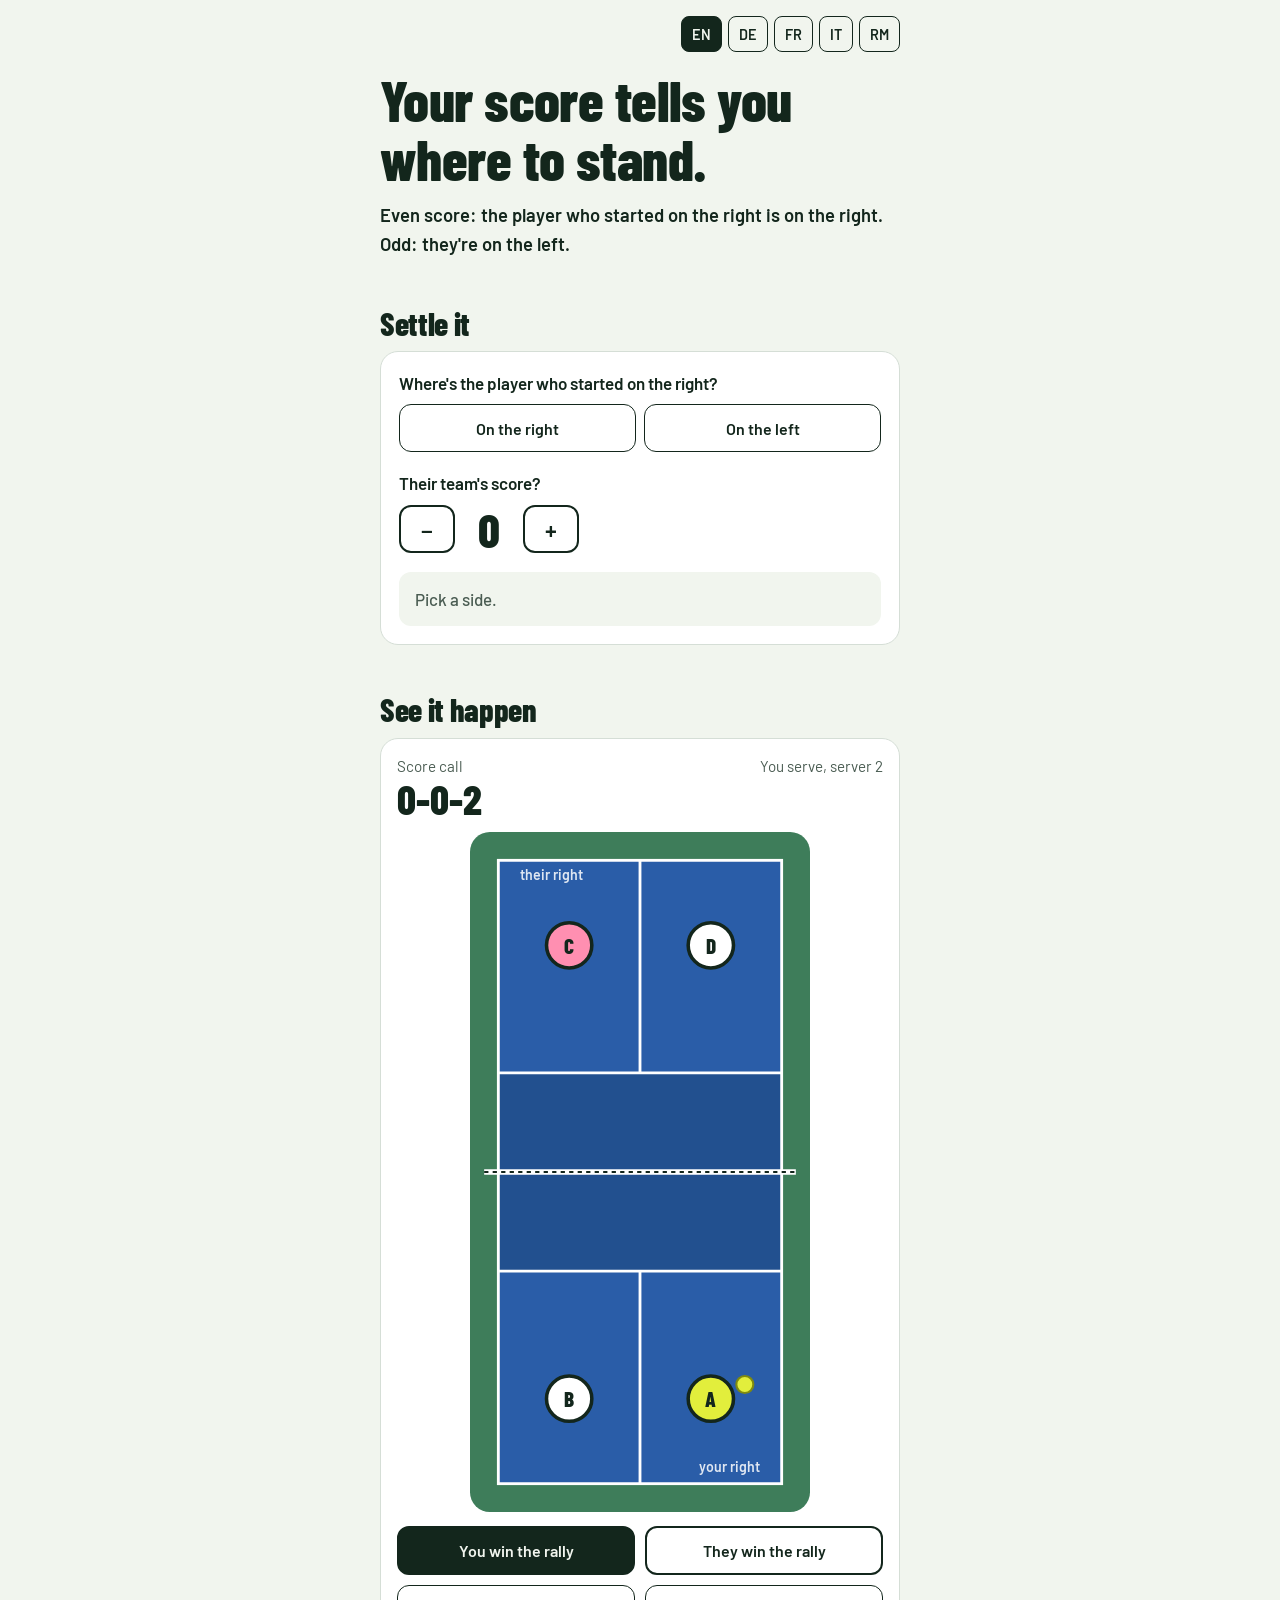
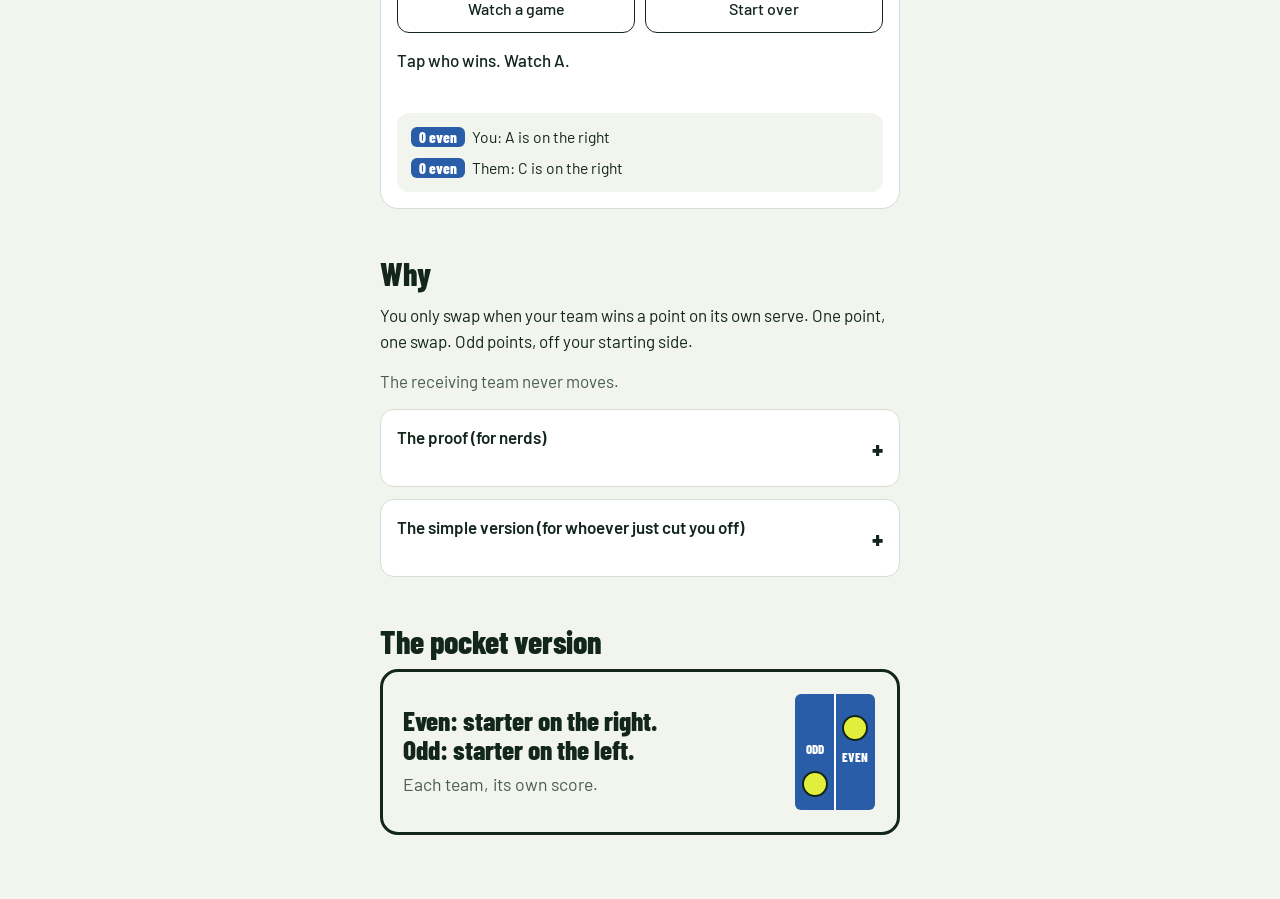
==== commit e0b6165e: "Add files via upload" ====
--- a/index.html
+++ b/index.html
@@ -88,6 +88,15 @@
 .pocket p{margin:0;font-size:1.1rem}
 .pocket .big{font:800 1.7rem/1.05 "Barlow Condensed",sans-serif;margin-bottom:8px}
 .pocket svg{width:84px;height:auto}
+
+details.more{background:var(--surface);border:1px solid var(--line);border-radius:14px;margin:12px 0}
+details.more summary{cursor:pointer;list-style:none;padding:14px 44px 14px 16px;font-weight:600;position:relative;min-height:48px}
+details.more summary::-webkit-details-marker{display:none}
+details.more summary::after{content:"+";position:absolute;right:16px;top:50%;transform:translateY(-50%);font:800 1.6rem "Barlow Condensed",sans-serif}
+details.more[open] summary::after{content:"−"}
+details.more .body{padding:0 16px 14px}
+details.more ol{padding-left:1.2em;margin:0 0 14px}
+details.more li{margin-bottom:8px}
 
 @media (prefers-reduced-motion: reduce){ .p,#ball,.start{transition:none} }
 </style>
@@ -177,6 +186,15 @@
   <p data-i="whyP"></p>
   <p class="muted" data-i="whyNote"></p>
 
+  <details class="more">
+    <summary data-i="mathT"></summary>
+    <div class="body" data-ih="mathB"></div>
+  </details>
+  <details class="more">
+    <summary data-i="simpleT"></summary>
+    <div class="body" data-ih="simpleB"></div>
+  </details>
+
   <h2 data-i="pocket"></h2>
   <div class="pocket">
     <div>
@@ -197,11 +215,11 @@
 <script>
 (function(){
 var T = {
-en:{title:"Odd or even: where to stand in pickleball doubles",h1:"Your score tells you where to stand.",lede:"Even score: the player who started on the right is on the right. Odd: they're on the left.",settle:"Settle it",q1:"Where's the player who started on the right?",right:"On the right",left:"On the left",q2:"Their team's score?",pick:"Pick a side.",ok:"Checks out",bad:"Wrong score",must:"Has to be {need}. Try {opts}.",even:"even",odd:"odd",or:"or",see:"See it happen",callLabel:"Score call",youServe:"You serve",theyServe:"They serve",server:"server",yourRight:"your right",theirRight:"their right",aStart:"A started here",cStart:"C started here",winUs:"You win the rally",winThem:"They win the rally",watch:"Watch a game",pause:"Pause",reset:"Start over",init:"Tap who wins. Watch A.",mUs:"Your point. A and B swap.",mThem:"Their point. C and D swap.",mS1:"Server 1 lost. Partner serves. Nobody moves.",mOut:"Side out. Nobody moves.",mOver:"Game over. Tap for a new game.",mNew:"New game. You serve first, 0-0-2.",you:"You",them:"Them",isRight:"{p} is on the right",isLeft:"{p} is on the left",why:"Why",whyP:"You only swap when your team wins a point on its own serve. One point, one swap. Odd points, off your starting side.",whyNote:"The receiving team never moves.",pocket:"The pocket version",pk1:"Even: starter on the right.",pk2:"Odd: starter on the left.",pk3:"Each team, its own score.",EVEN:"EVEN",ODD:"ODD"},
-de:{title:"Gerade oder ungerade: Wo stehst du im Pickleball-Doppel?",h1:"Euer Spielstand zeigt, wo ihr steht.",lede:"Gerader Spielstand: Wer rechts angefangen hat, steht rechts. Ungerade: links.",settle:"Streit beenden",q1:"Wo steht, wer rechts angefangen hat?",right:"Rechts",left:"Links",q2:"Spielstand dieses Teams?",pick:"Wähle eine Seite.",ok:"Stimmt",bad:"Falscher Spielstand",must:"Muss {need} sein. Vielleicht {opts}?",even:"gerade",odd:"ungerade",or:"oder",see:"So funktioniert es",callLabel:"Ansage",youServe:"Ihr schlagt auf",theyServe:"Gegner schlagen auf",server:"Aufschlag",yourRight:"eure rechte Seite",theirRight:"ihre rechte Seite",aStart:"A hat hier angefangen",cStart:"C hat hier angefangen",winUs:"Ihr gewinnt den Ballwechsel",winThem:"Gegner gewinnen den Ballwechsel",watch:"Spiel ansehen",pause:"Pause",reset:"Neu starten",init:"Tippe, wer gewinnt. Achte auf A.",mUs:"Euer Punkt. A und B tauschen.",mThem:"Punkt für die Gegner. C und D tauschen.",mS1:"Aufschlag 1 verloren. Partner schlägt auf. Niemand bewegt sich.",mOut:"Side Out. Niemand bewegt sich.",mOver:"Spiel vorbei. Tippe für ein neues Spiel.",mNew:"Neues Spiel. Ihr schlagt zuerst auf, 0-0-2.",you:"Ihr",them:"Gegner",isRight:"{p} steht rechts",isLeft:"{p} steht links",why:"Warum",whyP:"Ihr tauscht nur, wenn euer Team bei eigenem Aufschlag punktet. Ein Punkt, ein Tausch. Ungerade Punktzahl: weg von der Startseite.",whyNote:"Das annehmende Team bewegt sich nie.",pocket:"Für die Hosentasche",pk1:"Gerade: Starter rechts.",pk2:"Ungerade: Starter links.",pk3:"Jedes Team zählt für sich.",EVEN:"GERADE",ODD:"UNGER."},
-fr:{title:"Pair ou impair : où se placer au pickleball en double",h1:"Votre score vous dit où vous placer.",lede:"Score pair : le joueur qui a commencé à droite est à droite. Impair : à gauche.",settle:"Trancher le débat",q1:"Où est le joueur qui a commencé à droite ?",right:"À droite",left:"À gauche",q2:"Score de son équipe ?",pick:"Choisissez un côté.",ok:"C'est juste",bad:"Score faux",must:"Il doit être {need}. Essayez {opts}.",even:"pair",odd:"impair",or:"ou",see:"En action",callLabel:"Annonce du score",youServe:"Vous servez",theyServe:"Ils servent",server:"serveur",yourRight:"votre droite",theirRight:"leur droite",aStart:"A a commencé ici",cStart:"C a commencé ici",winUs:"Vous gagnez l'échange",winThem:"Ils gagnent l'échange",watch:"Voir une partie",pause:"Pause",reset:"Recommencer",init:"Touchez qui gagne. Regardez A.",mUs:"Votre point. A et B changent de côté.",mThem:"Leur point. C et D changent de côté.",mS1:"Le serveur 1 perd. Son partenaire sert. Personne ne bouge.",mOut:"Changement de service. Personne ne bouge.",mOver:"Partie terminée. Touchez pour rejouer.",mNew:"Nouvelle partie. Vous servez en premier, 0-0-2.",you:"Vous",them:"Eux",isRight:"{p} est à droite",isLeft:"{p} est à gauche",why:"Pourquoi",whyP:"Vous ne changez de côté que lorsque votre équipe marque sur son propre service. Un point, un changement. Score impair : hors de votre côté de départ.",whyNote:"L'équipe qui reçoit ne bouge jamais.",pocket:"Version de poche",pk1:"Pair : joueur de départ à droite.",pk2:"Impair : joueur de départ à gauche.",pk3:"Chaque équipe, son propre score.",EVEN:"PAIR",ODD:"IMPAIR"},
-it:{title:"Pari o dispari: dove stare nel pickleball in doppio",h1:"Il vostro punteggio vi dice dove stare.",lede:"Punteggio pari: chi ha iniziato a destra è a destra. Dispari: a sinistra.",settle:"Chiudi la discussione",q1:"Dov'è il giocatore che ha iniziato a destra?",right:"A destra",left:"A sinistra",q2:"Punteggio della sua squadra?",pick:"Scegli un lato.",ok:"Corretto",bad:"Punteggio sbagliato",must:"Deve essere {need}. Prova {opts}.",even:"pari",odd:"dispari",or:"o",see:"Guardalo in azione",callLabel:"Chiamata del punteggio",youServe:"Servite voi",theyServe:"Servono loro",server:"battitore",yourRight:"la vostra destra",theirRight:"la loro destra",aStart:"A ha iniziato qui",cStart:"C ha iniziato qui",winUs:"Vincete lo scambio",winThem:"Vincono lo scambio",watch:"Guarda una partita",pause:"Pausa",reset:"Ricomincia",init:"Tocca chi vince. Guarda A.",mUs:"Punto vostro. A e B si scambiano.",mThem:"Punto loro. C e D si scambiano.",mS1:"Il battitore 1 perde. Serve il compagno. Nessuno si muove.",mOut:"Cambio servizio. Nessuno si muove.",mOver:"Partita finita. Tocca per ricominciare.",mNew:"Nuova partita. Servite per primi, 0-0-2.",you:"Voi",them:"Loro",isRight:"{p} è a destra",isLeft:"{p} è a sinistra",why:"Perché",whyP:"Vi scambiate solo quando la vostra squadra fa punto sul proprio servizio. Un punto, uno scambio. Punteggio dispari: fuori dal lato di partenza.",whyNote:"La squadra in risposta non si muove mai.",pocket:"Versione tascabile",pk1:"Pari: chi ha iniziato è a destra.",pk2:"Dispari: è a sinistra.",pk3:"Ogni squadra, il suo punteggio.",EVEN:"PARI",ODD:"DISPARI"},
-rm:{title:"Pèr u impèr: nua star en il pickleball dubel",h1:"Voss resultat as di nua star.",lede:"Resultat pèr: tgi che ha cumenzà a dretga è a dretga. Impèr: a sanestra.",settle:"Decider la dispita",q1:"Nua è il giugader che ha cumenzà a dretga?",right:"A dretga",left:"A sanestra",q2:"Resultat da sia equipa?",pick:"Tscherna ina vart.",ok:"Quai tutga",bad:"Resultat fauss",must:"Sto esser {need}. Emprova {opts}.",even:"pèr",odd:"impèr",or:"u",see:"Guarda co che funcziuna",callLabel:"Annunzia dal resultat",youServe:"Vus servis",theyServe:"Els servan",server:"servider",yourRight:"vossa dretga",theirRight:"lur dretga",aStart:"A ha cumenzà qua",cStart:"C ha cumenzà qua",winUs:"Vus gudagnais il bal",winThem:"Els gudognan il bal",watch:"Guardar ina partida",pause:"Pausa",reset:"Cumenzar da nov",init:"Tutga tgi che gudogna. Guarda A.",mUs:"Voss punct. A e B midan la vart.",mThem:"Lur punct. C e D midan la vart.",mS1:"Il servider 1 perda. Il partenari serva. Nagin na sa mova.",mOut:"Midada dal servi. Nagin na sa mova.",mOver:"Partida finida. Tutga per ina nova partida.",mNew:"Nova partida. Vus servis l'emprim, 0-0-2.",you:"Vus",them:"Els",isRight:"{p} è a dretga",isLeft:"{p} è a sanestra",why:"Pertge",whyP:"Vus midais la vart mo cura che vossa equipa fa in punct cun l'agen servi. In punct, ina midada. Resultat impèr: davent da la vart da partenza.",whyNote:"L'equipa che retschaiva na sa mova mai.",pocket:"Versiun da giaglioffa",pk1:"Pèr: il giugader da partenza a dretga.",pk2:"Impèr: a sanestra.",pk3:"Mintga equipa, ses agen resultat.",EVEN:"PÈR",ODD:"IMPÈR"}
+en:{title:"Odd or even: where to stand in pickleball doubles",h1:"Your score tells you where to stand.",lede:"Even score: the player who started on the right is on the right. Odd: they're on the left.",settle:"Settle it",q1:"Where's the player who started on the right?",right:"On the right",left:"On the left",q2:"Their team's score?",pick:"Pick a side.",ok:"Checks out",bad:"Wrong score",must:"Has to be {need}. Try {opts}.",even:"even",odd:"odd",or:"or",see:"See it happen",callLabel:"Score call",youServe:"You serve",theyServe:"They serve",server:"server",yourRight:"your right",theirRight:"their right",aStart:"A started here",cStart:"C started here",winUs:"You win the rally",winThem:"They win the rally",watch:"Watch a game",pause:"Pause",reset:"Start over",init:"Tap who wins. Watch A.",mUs:"Your point. A and B swap.",mThem:"Their point. C and D swap.",mS1:"Server 1 lost. Partner serves. Nobody moves.",mOut:"Side out. Nobody moves.",mOver:"Game over. Tap for a new game.",mNew:"New game. You serve first, 0-0-2.",you:"You",them:"Them",isRight:"{p} is on the right",isLeft:"{p} is on the left",why:"Why",whyP:"You only swap when your team wins a point on its own serve. One point, one swap. Odd points, off your starting side.",whyNote:"The receiving team never moves.",pocket:"The pocket version",pk1:"Even: starter on the right.",pk2:"Odd: starter on the left.",pk3:"Each team, its own score.",EVEN:"EVEN",ODD:"ODD",mathT:"The proof (for nerds)",mathB:"<p>Let <i>s</i> be your team's score and <i>k</i> the number of times your team has swapped sides.</p><ol><li>Your team only scores on its own serve, and each of those points triggers exactly one swap. Nothing else triggers a swap. So <i>s</i> = <i>k</i>.</li><li>A swap σ is its own inverse: σ² = id. After <i>k</i> swaps you're at σ<sup>k</sup>(start).</li><li>So you're on your starting side ⇔ <i>k</i> ≡ 0 (mod 2) ⇔ <i>s</i> ≡ 0 (mod 2). ∎</li></ol><p><b>Corollary:</b> if position and score parity disagree, the score is wrong. Not debatable. Wrong.</p><p class='muted'>The opponents' score and the server number (1 or 2) are irrelevant to this invariant. Please stop bringing them up. Holds for games to 11, 15, 21, and for infinitely long games, which is how this argument feels.</p>",simpleT:"The simple version (for whoever just cut you off)",simpleB:"<p>You score, you switch. That's the only time you move. 🏃</p><p>Score is 1? You moved once. You're on the other side.<br>Score is 2? You moved twice. You're back home.<br>Score is 3? Once, twice, three times. Other side again.</p><p><b>Odd = other side. Even = home.</b></p><p class='muted'>Still lost? Hold up a finger every time you switch. Count the fingers. That's your score. You've got this. Probably.</p>"},
+de:{title:"Gerade oder ungerade: Wo stehst du im Pickleball-Doppel?",h1:"Euer Spielstand zeigt, wo ihr steht.",lede:"Gerader Spielstand: Wer rechts angefangen hat, steht rechts. Ungerade: links.",settle:"Streit beenden",q1:"Wo steht, wer rechts angefangen hat?",right:"Rechts",left:"Links",q2:"Spielstand dieses Teams?",pick:"Wähle eine Seite.",ok:"Stimmt",bad:"Falscher Spielstand",must:"Muss {need} sein. Vielleicht {opts}?",even:"gerade",odd:"ungerade",or:"oder",see:"So funktioniert es",callLabel:"Ansage",youServe:"Ihr schlagt auf",theyServe:"Gegner schlagen auf",server:"Aufschlag",yourRight:"eure rechte Seite",theirRight:"ihre rechte Seite",aStart:"A hat hier angefangen",cStart:"C hat hier angefangen",winUs:"Ihr gewinnt den Ballwechsel",winThem:"Gegner gewinnen den Ballwechsel",watch:"Spiel ansehen",pause:"Pause",reset:"Neu starten",init:"Tippe, wer gewinnt. Achte auf A.",mUs:"Euer Punkt. A und B tauschen.",mThem:"Punkt für die Gegner. C und D tauschen.",mS1:"Aufschlag 1 verloren. Partner schlägt auf. Niemand bewegt sich.",mOut:"Side Out. Niemand bewegt sich.",mOver:"Spiel vorbei. Tippe für ein neues Spiel.",mNew:"Neues Spiel. Ihr schlagt zuerst auf, 0-0-2.",you:"Ihr",them:"Gegner",isRight:"{p} steht rechts",isLeft:"{p} steht links",why:"Warum",whyP:"Ihr tauscht nur, wenn euer Team bei eigenem Aufschlag punktet. Ein Punkt, ein Tausch. Ungerade Punktzahl: weg von der Startseite.",whyNote:"Das annehmende Team bewegt sich nie.",pocket:"Für die Hosentasche",pk1:"Gerade: Starter rechts.",pk2:"Ungerade: Starter links.",pk3:"Jedes Team zählt für sich.",EVEN:"GERADE",ODD:"UNGER.",mathT:"Der Beweis (für Nerds)",mathB:"<p>Sei <i>s</i> euer Spielstand und <i>k</i> die Anzahl eurer Seitenwechsel.</p><ol><li>Ihr punktet nur bei eigenem Aufschlag, und jeder dieser Punkte löst genau einen Wechsel aus. Sonst nichts. Also <i>s</i> = <i>k</i>.</li><li>Ein Wechsel σ ist selbstinvers: σ² = id. Nach <i>k</i> Wechseln steht ihr bei σ<sup>k</sup>(Start).</li><li>Also: Startseite ⇔ <i>k</i> ≡ 0 (mod 2) ⇔ <i>s</i> ≡ 0 (mod 2). ∎</li></ol><p><b>Korollar:</b> Passen Position und Parität nicht zusammen, ist der Spielstand falsch. Nicht diskutabel. Falsch.</p><p class='muted'>Der Spielstand der Gegner und die Aufschlagnummer (1 oder 2) spielen für diese Invariante keine Rolle. Bitte hört auf, damit anzufangen. Gilt für Spiele bis 11, 15, 21 und für unendlich lange Spiele, also gefühlt für diese Diskussion.</p>",simpleT:"Die einfache Version (für die Person, die dich gerade unterbrochen hat)",simpleB:"<p>Ihr macht einen Punkt, ihr tauscht. Nur dann bewegt ihr euch. 🏃</p><p>Spielstand 1? Einmal getauscht. Ihr steht auf der anderen Seite.<br>Spielstand 2? Zweimal getauscht. Wieder zu Hause.<br>Spielstand 3? Eins, zwei, drei. Wieder drüben.</p><p><b>Ungerade = andere Seite. Gerade = zu Hause.</b></p><p class='muted'>Immer noch verloren? Bei jedem Wechsel einen Finger hoch. Finger zählen. Das ist der Spielstand. Du schaffst das. Wahrscheinlich.</p>"},
+fr:{title:"Pair ou impair : où se placer au pickleball en double",h1:"Votre score vous dit où vous placer.",lede:"Score pair : le joueur qui a commencé à droite est à droite. Impair : à gauche.",settle:"Trancher le débat",q1:"Où est le joueur qui a commencé à droite ?",right:"À droite",left:"À gauche",q2:"Score de son équipe ?",pick:"Choisissez un côté.",ok:"C'est juste",bad:"Score faux",must:"Il doit être {need}. Essayez {opts}.",even:"pair",odd:"impair",or:"ou",see:"En action",callLabel:"Annonce du score",youServe:"Vous servez",theyServe:"Ils servent",server:"serveur",yourRight:"votre droite",theirRight:"leur droite",aStart:"A a commencé ici",cStart:"C a commencé ici",winUs:"Vous gagnez l'échange",winThem:"Ils gagnent l'échange",watch:"Voir une partie",pause:"Pause",reset:"Recommencer",init:"Touchez qui gagne. Regardez A.",mUs:"Votre point. A et B changent de côté.",mThem:"Leur point. C et D changent de côté.",mS1:"Le serveur 1 perd. Son partenaire sert. Personne ne bouge.",mOut:"Changement de service. Personne ne bouge.",mOver:"Partie terminée. Touchez pour rejouer.",mNew:"Nouvelle partie. Vous servez en premier, 0-0-2.",you:"Vous",them:"Eux",isRight:"{p} est à droite",isLeft:"{p} est à gauche",why:"Pourquoi",whyP:"Vous ne changez de côté que lorsque votre équipe marque sur son propre service. Un point, un changement. Score impair : hors de votre côté de départ.",whyNote:"L'équipe qui reçoit ne bouge jamais.",pocket:"Version de poche",pk1:"Pair : joueur de départ à droite.",pk2:"Impair : joueur de départ à gauche.",pk3:"Chaque équipe, son propre score.",EVEN:"PAIR",ODD:"IMPAIR",mathT:"La preuve (pour les matheux)",mathB:"<p>Soit <i>s</i> le score de votre équipe et <i>k</i> le nombre de changements de côté.</p><ol><li>Votre équipe ne marque que sur son propre service, et chacun de ces points provoque exactement un changement. Rien d'autre. Donc <i>s</i> = <i>k</i>.</li><li>Un changement σ est son propre inverse : σ² = id. Après <i>k</i> changements, vous êtes en σ<sup>k</sup>(départ).</li><li>Donc côté de départ ⇔ <i>k</i> ≡ 0 (mod 2) ⇔ <i>s</i> ≡ 0 (mod 2). ∎</li></ol><p><b>Corollaire :</b> si position et parité ne concordent pas, le score est faux. Pas discutable. Faux.</p><p class='muted'>Le score adverse et le numéro du serveur (1 ou 2) ne jouent aucun rôle dans cet invariant. Merci d'arrêter d'en parler. Valable pour les parties en 11, 15, 21, et pour les parties infinies, ce qui ressemble beaucoup à ce débat.</p>",simpleT:"La version simple (pour celui qui vient de vous couper la parole)",simpleB:"<p>Vous marquez, vous changez de côté. C'est le seul moment où vous bougez. 🏃</p><p>Score 1 ? Un changement. Vous êtes de l'autre côté.<br>Score 2 ? Deux changements. Retour à la maison.<br>Score 3 ? Un, deux, trois. De nouveau en face.</p><p><b>Impair = autre côté. Pair = maison.</b></p><p class='muted'>Toujours perdu ? Levez un doigt à chaque changement. Comptez les doigts. C'est votre score. Vous allez y arriver. Sans doute.</p>"},
+it:{title:"Pari o dispari: dove stare nel pickleball in doppio",h1:"Il vostro punteggio vi dice dove stare.",lede:"Punteggio pari: chi ha iniziato a destra è a destra. Dispari: a sinistra.",settle:"Chiudi la discussione",q1:"Dov'è il giocatore che ha iniziato a destra?",right:"A destra",left:"A sinistra",q2:"Punteggio della sua squadra?",pick:"Scegli un lato.",ok:"Corretto",bad:"Punteggio sbagliato",must:"Deve essere {need}. Prova {opts}.",even:"pari",odd:"dispari",or:"o",see:"Guardalo in azione",callLabel:"Chiamata del punteggio",youServe:"Servite voi",theyServe:"Servono loro",server:"battitore",yourRight:"la vostra destra",theirRight:"la loro destra",aStart:"A ha iniziato qui",cStart:"C ha iniziato qui",winUs:"Vincete lo scambio",winThem:"Vincono lo scambio",watch:"Guarda una partita",pause:"Pausa",reset:"Ricomincia",init:"Tocca chi vince. Guarda A.",mUs:"Punto vostro. A e B si scambiano.",mThem:"Punto loro. C e D si scambiano.",mS1:"Il battitore 1 perde. Serve il compagno. Nessuno si muove.",mOut:"Cambio servizio. Nessuno si muove.",mOver:"Partita finita. Tocca per ricominciare.",mNew:"Nuova partita. Servite per primi, 0-0-2.",you:"Voi",them:"Loro",isRight:"{p} è a destra",isLeft:"{p} è a sinistra",why:"Perché",whyP:"Vi scambiate solo quando la vostra squadra fa punto sul proprio servizio. Un punto, uno scambio. Punteggio dispari: fuori dal lato di partenza.",whyNote:"La squadra in risposta non si muove mai.",pocket:"Versione tascabile",pk1:"Pari: chi ha iniziato è a destra.",pk2:"Dispari: è a sinistra.",pk3:"Ogni squadra, il suo punteggio.",EVEN:"PARI",ODD:"DISPARI",mathT:"La dimostrazione (per i secchioni)",mathB:"<p>Sia <i>s</i> il punteggio della vostra squadra e <i>k</i> il numero di cambi di lato.</p><ol><li>Fate punto solo sul vostro servizio, e ognuno di quei punti causa esattamente un cambio. Nient'altro. Quindi <i>s</i> = <i>k</i>.</li><li>Un cambio σ è l'inverso di sé stesso: σ² = id. Dopo <i>k</i> cambi siete in σ<sup>k</sup>(partenza).</li><li>Quindi lato di partenza ⇔ <i>k</i> ≡ 0 (mod 2) ⇔ <i>s</i> ≡ 0 (mod 2). ∎</li></ol><p><b>Corollario:</b> se posizione e parità non coincidono, il punteggio è sbagliato. Non discutibile. Sbagliato.</p><p class='muted'>Il punteggio avversario e il numero del battitore (1 o 2) non c'entrano con questo invariante. Smettetela di tirarli in ballo. Vale per partite a 11, 15, 21 e per partite infinite, come sembra questa discussione.</p>",simpleT:"La versione semplice (per chi ti ha appena interrotto)",simpleB:"<p>Fate punto, cambiate lato. È l'unico momento in cui vi muovete. 🏃</p><p>Punteggio 1? Un cambio. Siete dall'altra parte.<br>Punteggio 2? Due cambi. Di nuovo a casa.<br>Punteggio 3? Uno, due, tre. Di nuovo dall'altra parte.</p><p><b>Dispari = altro lato. Pari = casa.</b></p><p class='muted'>Ancora persi? Alzate un dito a ogni cambio. Contate le dita. Quello è il punteggio. Ce la potete fare. Forse.</p>"},
+rm:{title:"Pèr u impèr: nua star en il pickleball dubel",h1:"Voss resultat as di nua star.",lede:"Resultat pèr: tgi che ha cumenzà a dretga è a dretga. Impèr: a sanestra.",settle:"Decider la dispita",q1:"Nua è il giugader che ha cumenzà a dretga?",right:"A dretga",left:"A sanestra",q2:"Resultat da sia equipa?",pick:"Tscherna ina vart.",ok:"Quai tutga",bad:"Resultat fauss",must:"Sto esser {need}. Emprova {opts}.",even:"pèr",odd:"impèr",or:"u",see:"Guarda co che funcziuna",callLabel:"Annunzia dal resultat",youServe:"Vus servis",theyServe:"Els servan",server:"servider",yourRight:"vossa dretga",theirRight:"lur dretga",aStart:"A ha cumenzà qua",cStart:"C ha cumenzà qua",winUs:"Vus gudagnais il bal",winThem:"Els gudognan il bal",watch:"Guardar ina partida",pause:"Pausa",reset:"Cumenzar da nov",init:"Tutga tgi che gudogna. Guarda A.",mUs:"Voss punct. A e B midan la vart.",mThem:"Lur punct. C e D midan la vart.",mS1:"Il servider 1 perda. Il partenari serva. Nagin na sa mova.",mOut:"Midada dal servi. Nagin na sa mova.",mOver:"Partida finida. Tutga per ina nova partida.",mNew:"Nova partida. Vus servis l'emprim, 0-0-2.",you:"Vus",them:"Els",isRight:"{p} è a dretga",isLeft:"{p} è a sanestra",why:"Pertge",whyP:"Vus midais la vart mo cura che vossa equipa fa in punct cun l'agen servi. In punct, ina midada. Resultat impèr: davent da la vart da partenza.",whyNote:"L'equipa che retschaiva na sa mova mai.",pocket:"Versiun da giaglioffa",pk1:"Pèr: il giugader da partenza a dretga.",pk2:"Impèr: a sanestra.",pk3:"Mintga equipa, ses agen resultat.",EVEN:"PÈR",ODD:"IMPÈR",mathT:"La cumprova (per ils nerds)",mathB:"<p><i>s</i> saja il resultat da vossa equipa e <i>k</i> il dumber da midadas da vart.</p><ol><li>Vossa equipa fa puncts mo cun l'agen servi, e mintga tal punct chaschuna exactamain ina midada. Nagut auter. Pia <i>s</i> = <i>k</i>.</li><li>Ina midada σ è sia atgna inversa: σ² = id. Suenter <i>k</i> midadas essas vus en σ<sup>k</sup>(partenza).</li><li>Pia vart da partenza ⇔ <i>k</i> ≡ 0 (mod 2) ⇔ <i>s</i> ≡ 0 (mod 2). ∎</li></ol><p><b>Consequenza:</b> sche posiziun e paritad na correspundan betg, è il resultat fauss. Betg discutabel. Fauss.</p><p class='muted'>Il resultat da l'adversari ed il numer dal servider (1 u 2) n'han nagina rolla per questa invarianta. Smettai per plaschair da discurrer da quai. Vala per partidas fin 11, 15, 21 e per partidas infinitas, sco quai che questa dispita para.</p>",simpleT:"La versiun simpla (per quel che ta ha gist interrut)",simpleB:"<p>Vus faschais in punct, vus midais la vart. Mo lura as movais vus. 🏃</p><p>Resultat 1? Ina midada. Vus essas da l'autra vart.<br>Resultat 2? Duas midadas. Puspè a chasa.<br>Resultat 3? Ina, duas, trais. Puspè visavi.</p><p><b>Impèr = autra vart. Pèr = a chasa.</b></p><p class='muted'>Anc adina pers? Auzai in det a mintga midada. Dumbrai ils dets. Quai è voss resultat. Vus faschais quai. Probablamain.</p>"}
 };
 var lang = "en";
 function t(k, v){ var s = (T[lang][k] != null ? T[lang][k] : T.en[k]); if(v){ for(var x in v){ s = s.replace("{"+x+"}", v[x]); } } return s; }
@@ -278,6 +296,7 @@
   document.documentElement.lang = lang;
   document.title = t("title");
   document.querySelectorAll("[data-i]").forEach(function(el){ el.textContent = t(el.getAttribute("data-i")); });
+  document.querySelectorAll("[data-ih]").forEach(function(el){ el.innerHTML = t(el.getAttribute("data-ih")); });
   document.querySelectorAll(".langs button").forEach(function(b){ b.setAttribute("aria-pressed", b.getAttribute("data-lang")===lang); });
   try{ localStorage.setItem("lang", lang); }catch(e){}
   try{ var u = new URL(location.href); u.searchParams.set("lang", lang); history.replaceState(null, "", u); }catch(e){}
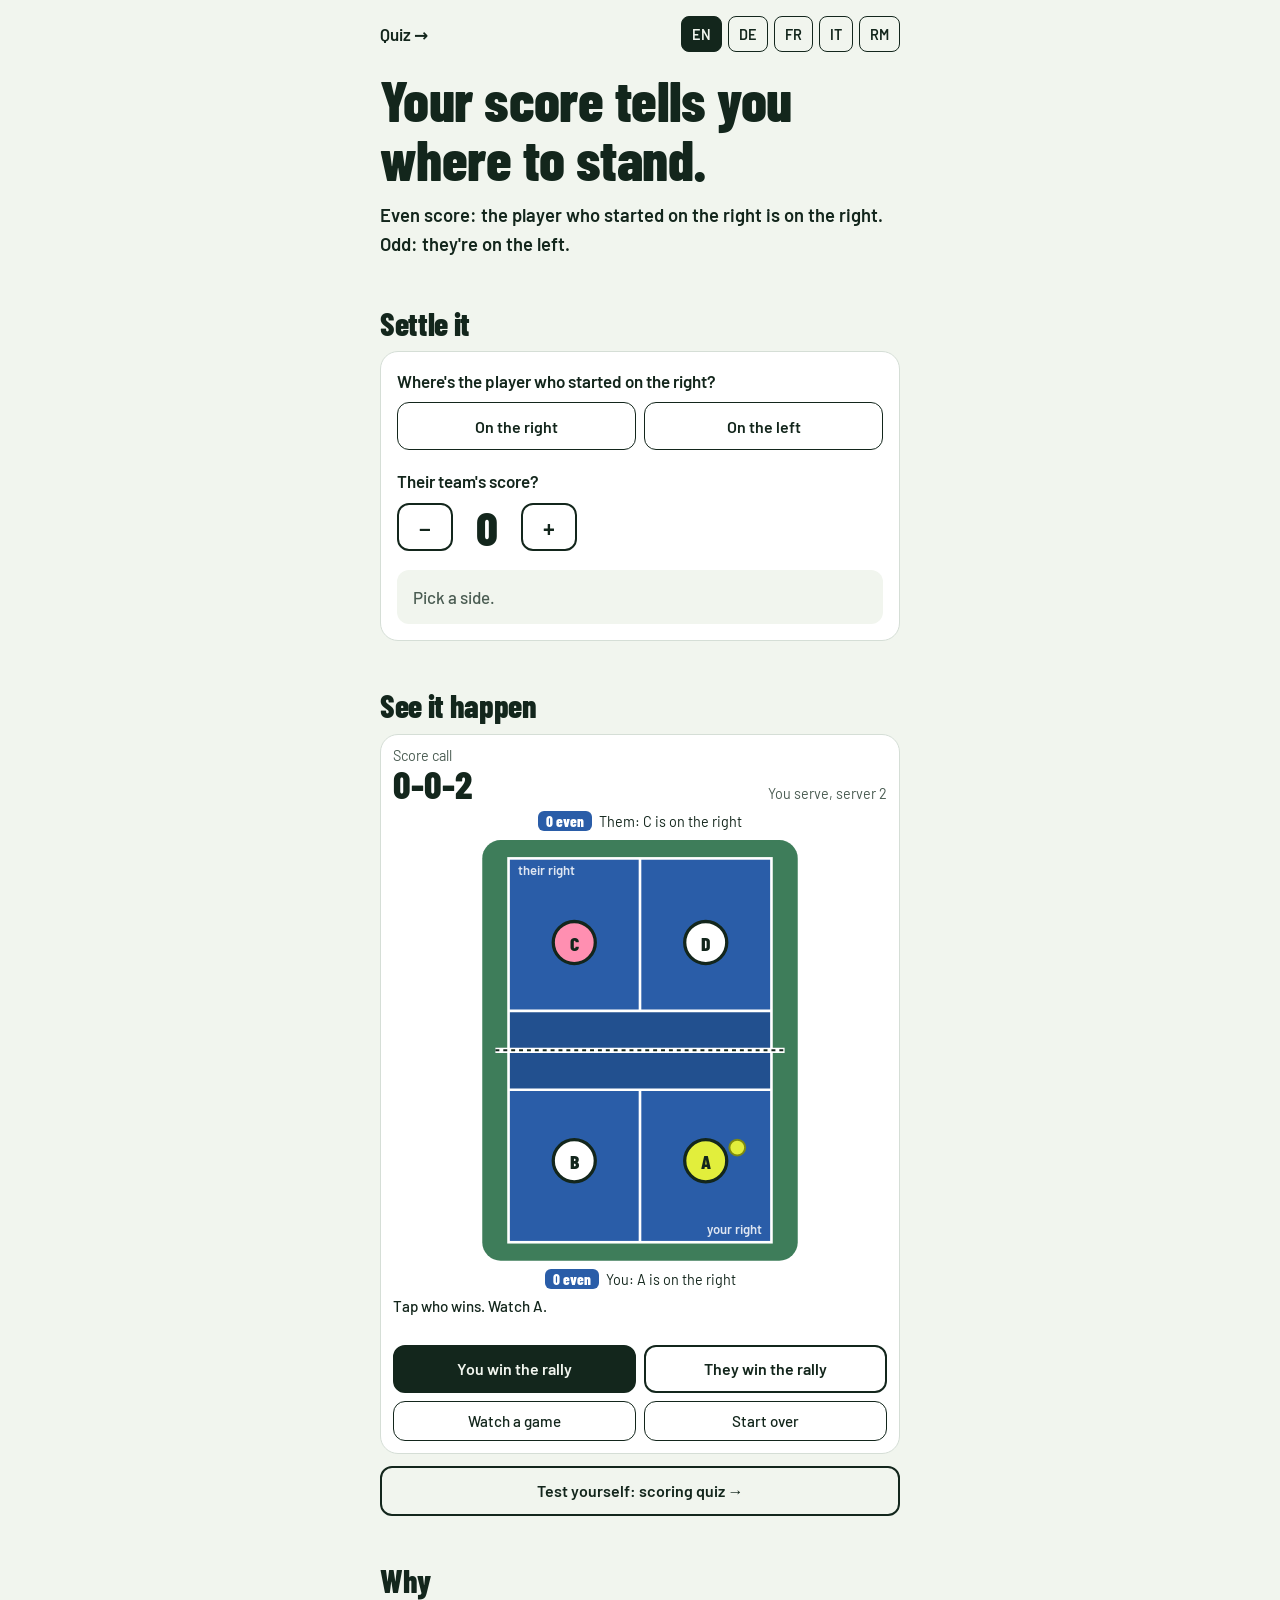
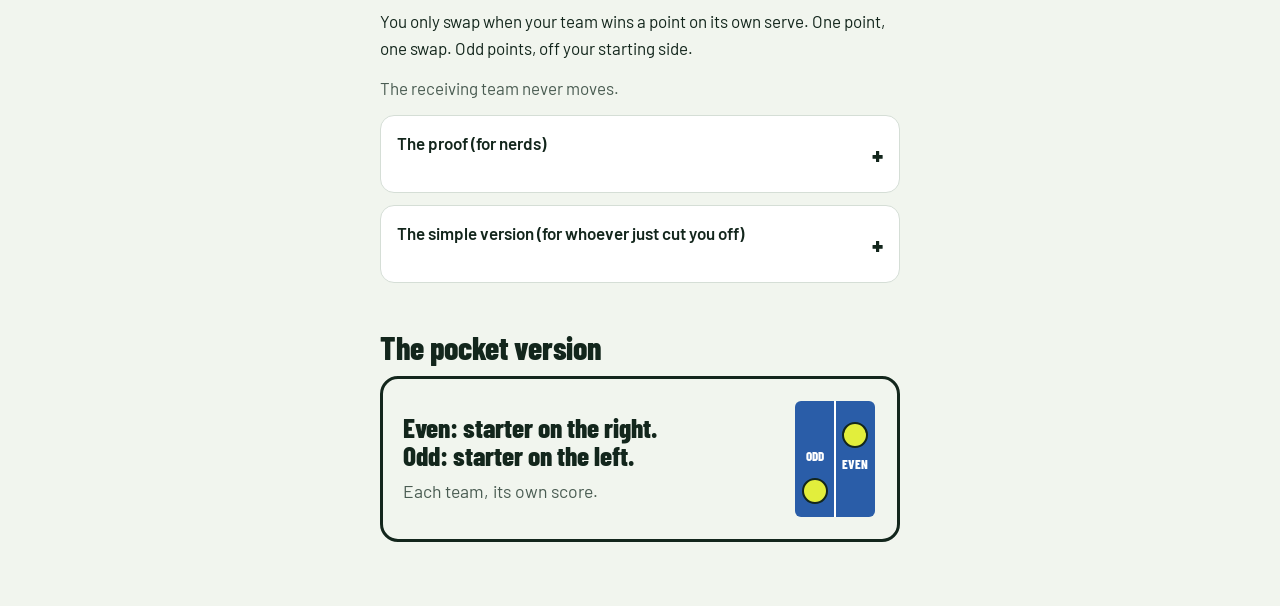
==== commit fac842d4: "Fit the rally simulator on one screen and add a scoring quiz The simulator card is now at most one s" ====
--- a/index.html
+++ b/index.html
@@ -8,70 +8,39 @@
 <link rel="preconnect" href="https://fonts.googleapis.com">
 <link rel="preconnect" href="https://fonts.gstatic.com" crossorigin>
 <link href="https://fonts.googleapis.com/css2?family=Barlow+Condensed:wght@600;800&family=Barlow:wght@400;500;600&display=swap" rel="stylesheet">
+<link rel="stylesheet" href="/shared.css">
 <style>
-:root{
-  --bg:#F1F5EE; --surface:#FFFFFF; --ink:#13261C; --muted:#4A5C52; --line:#D5DED6;
-  --court:#2A5DA8; --kitchen:#22508F; --surround:#3E7D5A;
-  --ball:#E2EE3C; --ballEdge:#7F8A10; --them:#FF8FB1;
-  --ok:#1F7A45; --okBg:#E3F3E8; --bad:#B3261E; --badBg:#FBE6E4;
-  color-scheme: light;
-  box-sizing:border-box;
-  padding-top:env(safe-area-inset-top,0px);
-  padding-bottom:env(safe-area-inset-bottom,0px);
-}
-@media (prefers-color-scheme: dark){
-  :root:not([data-theme="light"]){
-    --bg:#0E1C15; --surface:#16281F; --ink:#E9F0EA; --muted:#A9BBB0; --line:#2B4236;
-    --surround:#2F6247; --ok:#7BD69B; --okBg:#173A26; --bad:#FF9C92; --badBg:#3C1C19;
-    color-scheme: dark;
-  }
-}
-:root[data-theme="dark"]{
-  --bg:#0E1C15; --surface:#16281F; --ink:#E9F0EA; --muted:#A9BBB0; --line:#2B4236;
-  --surround:#2F6247; --ok:#7BD69B; --okBg:#173A26; --bad:#FF9C92; --badBg:#3C1C19;
-  color-scheme: dark;
-}
-*,*::before,*::after{box-sizing:inherit}
-html{scroll-padding-top:env(safe-area-inset-top,0px)}
-body{margin:0;background:var(--bg);color:var(--ink);font:400 1.0625rem/1.55 Barlow,system-ui,-apple-system,"Segoe UI",sans-serif}
 main{max-width:560px;margin:0 auto;padding:16px 20px 64px}
-h1,h2,.num{font-family:"Barlow Condensed","Arial Narrow",Barlow,sans-serif;font-weight:800;letter-spacing:-.01em;line-height:1.02}
 h1{font-size:clamp(2.6rem,11vw,3.6rem);margin:18px 0 14px}
 h2{font-size:2rem;margin:48px 0 12px}
-p{margin:0 0 14px}
 .lede{font-size:1.15rem;font-weight:600}
-.muted{color:var(--muted)}
-
-.langs{display:flex;gap:6px;justify-content:flex-end}
-.langs button{min-height:36px;padding:4px 10px;border-width:1px;font-size:.9rem;font-weight:600;border-radius:8px}
-.langs button[aria-pressed="true"]{background:var(--ink);color:var(--bg)}
-
-.court-wrap{background:var(--surface);border:1px solid var(--line);border-radius:18px;padding:16px}
-.callout{display:flex;align-items:baseline;justify-content:space-between;gap:12px;margin:0 0 12px}
-.call{font-family:"Barlow Condensed",sans-serif;font-weight:800;font-size:2.6rem;line-height:1}
-.call-label{font-size:.95rem;color:var(--muted)}
-svg.court{display:block;width:100%;max-width:340px;margin:0 auto;height:auto}
-.p{transition:transform .6s cubic-bezier(.5,0,.2,1)}
-.p circle{stroke-width:2.5}
-.p text{font:800 15px "Barlow Condensed",sans-serif;text-anchor:middle;dominant-baseline:central}
-#ball{transition:transform .45s ease}
-.start{transition:opacity .3s}
-.side-tag{font:600 10px Barlow,sans-serif;fill:#fff;opacity:.85}
-.controls{display:grid;grid-template-columns:1fr 1fr;gap:10px;margin-top:14px}
-button{font:600 1rem Barlow,sans-serif;border-radius:12px;border:2px solid var(--ink);background:transparent;color:var(--ink);padding:13px 10px;cursor:pointer;min-height:48px}
-button.primary{background:var(--ink);color:var(--bg)}
-button:focus-visible{outline:3px solid var(--court);outline-offset:2px}
-.row2{display:flex;gap:10px;margin-top:10px}
-.row2 button{flex:1;border-width:1px;font-weight:500}
-.status{min-height:3.2em;margin:14px 0 0;font-weight:500}
-.parity{margin:12px 0 0;padding:12px 14px;border-radius:12px;background:var(--bg);font-size:.98rem}
-.parity div+div{margin-top:6px}
-.tag{display:inline-block;font:800 .95rem "Barlow Condensed",sans-serif;padding:1px 8px;border-radius:6px;margin-right:4px}
-.tag.even{background:var(--court);color:#fff}
-.tag.odd{background:var(--ball);color:#13261C}
-
-.checker{background:var(--surface);border:1px solid var(--line);border-radius:18px;padding:18px}
-.q{font-weight:600;margin:0 0 8px}
+
+/* The simulator is one screen tall at most: score on top, court in the middle, buttons at the bottom. */
+.sim{display:flex;flex-direction:column;gap:8px;padding:12px;scroll-margin:8px;
+  height:calc(100vh - 16px);
+  height:min(calc(100svh - 16px - env(safe-area-inset-top,0px) - env(safe-area-inset-bottom,0px)),720px)}
+.callout{display:flex;align-items:flex-end;justify-content:space-between;gap:12px}
+.call{font-family:"Barlow Condensed",sans-serif;font-weight:800;font-size:2.4rem;line-height:1}
+.call-label{font-size:.9rem;line-height:1.25;color:var(--muted)}
+.who{text-align:right}
+.strip{font-size:.9rem;line-height:1.3;text-align:center}
+.status{min-height:2.6em;margin:0;font-size:.95rem;line-height:1.3;font-weight:500}
+.controls{display:grid;grid-template-columns:1fr 1fr;gap:8px}
+.controls button{padding:8px 10px;line-height:1.2}
+.row2{display:flex;gap:8px}
+.row2 button{flex:1;border-width:1px;font-weight:500;font-size:.95rem;min-height:40px;padding:6px 10px;line-height:1.2}
+.cta{margin:12px 0 0}
+/* Short and wide (a phone on its side): court on the left, everything else beside it. */
+@media (max-height:520px){
+  .sim{height:auto}
+  .sim .court-box{flex:none;height:280px}
+}
+@media (max-height:520px) and (min-width:600px){
+  .sim{display:grid;grid-template-columns:minmax(180px,34%) 1fr;column-gap:16px;align-content:start}
+  .sim .court-box{grid-column:1;grid-row:1 / span 6;height:auto;min-height:0}
+  .sim > :not(.court-box){grid-column:2}
+}
+
 .seg{display:grid;grid-template-columns:1fr 1fr;gap:8px;margin-bottom:18px}
 .seg button{border-width:1px}
 .seg button[aria-pressed="true"]{background:var(--ink);color:var(--bg)}
@@ -88,34 +57,26 @@
 .pocket p{margin:0;font-size:1.1rem}
 .pocket .big{font:800 1.7rem/1.05 "Barlow Condensed",sans-serif;margin-bottom:8px}
 .pocket svg{width:84px;height:auto}
-
-details.more{background:var(--surface);border:1px solid var(--line);border-radius:14px;margin:12px 0}
-details.more summary{cursor:pointer;list-style:none;padding:14px 44px 14px 16px;font-weight:600;position:relative;min-height:48px}
-details.more summary::-webkit-details-marker{display:none}
-details.more summary::after{content:"+";position:absolute;right:16px;top:50%;transform:translateY(-50%);font:800 1.6rem "Barlow Condensed",sans-serif}
-details.more[open] summary::after{content:"−"}
-details.more .body{padding:0 16px 14px}
-details.more ol{padding-left:1.2em;margin:0 0 14px}
-details.more li{margin-bottom:8px}
-
-@media (prefers-reduced-motion: reduce){ .p,#ball,.start{transition:none} }
 </style>
 </head>
 <body>
 <main>
-  <nav class="langs" aria-label="Language">
-    <button data-lang="en" lang="en">EN</button>
-    <button data-lang="de" lang="de">DE</button>
-    <button data-lang="fr" lang="fr">FR</button>
-    <button data-lang="it" lang="it">IT</button>
-    <button data-lang="rm" lang="rm">RM</button>
-  </nav>
+  <div class="topbar">
+    <a class="navlink" href="/quiz/" data-keep-lang>Quiz →</a>
+    <nav class="langs" aria-label="Language">
+      <button data-lang="en" lang="en">EN</button>
+      <button data-lang="de" lang="de">DE</button>
+      <button data-lang="fr" lang="fr">FR</button>
+      <button data-lang="it" lang="it">IT</button>
+      <button data-lang="rm" lang="rm">RM</button>
+    </nav>
+  </div>
 
   <h1 data-i="h1"></h1>
   <p class="lede" data-i="lede"></p>
 
   <h2 data-i="settle"></h2>
-  <div class="checker">
+  <div class="card checker">
     <p class="q" data-i="q1"></p>
     <div class="seg" role="group">
       <button id="sideR" aria-pressed="false" data-i="right"></button>
@@ -131,45 +92,18 @@
   </div>
 
   <h2 data-i="see"></h2>
-  <section class="court-wrap">
+  <section class="card sim" id="sim">
     <div class="callout">
       <div>
         <div class="call-label" data-i="callLabel"></div>
         <div class="call" id="call" aria-live="polite">0-0-2</div>
       </div>
-      <div class="call-label" id="who" style="text-align:right"></div>
-    </div>
-
-    <svg class="court" viewBox="0 0 240 480" role="img">
-      <rect width="240" height="480" rx="14" fill="var(--surround)"/>
-      <rect x="20" y="20" width="200" height="440" fill="var(--court)"/>
-      <rect x="20" y="170" width="200" height="140" fill="var(--kitchen)"/>
-      <g stroke="#fff" stroke-width="2" fill="none">
-        <rect x="20" y="20" width="200" height="440"/>
-        <line x1="20" y1="170" x2="220" y2="170"/>
-        <line x1="20" y1="310" x2="220" y2="310"/>
-        <line x1="120" y1="20" x2="120" y2="170"/>
-        <line x1="120" y1="310" x2="120" y2="460"/>
-      </g>
-      <line x1="10" y1="240" x2="230" y2="240" stroke="#fff" stroke-width="4"/>
-      <line x1="10" y1="240" x2="230" y2="240" stroke="#13261C" stroke-width="1.5" stroke-dasharray="3 3"/>
-      <text class="side-tag" x="205" y="452" text-anchor="end" data-i="yourRight"></text>
-      <text class="side-tag" x="35" y="34" data-i="theirRight"></text>
-      <g class="start" id="startA">
-        <circle cx="170" cy="400" r="22" fill="none" stroke="var(--ball)" stroke-width="2" stroke-dasharray="4 4"/>
-        <text x="170" y="433" text-anchor="middle" class="side-tag" style="fill:var(--ball);opacity:1" data-i="aStart"></text>
-      </g>
-      <g class="start" id="startC">
-        <circle cx="70" cy="80" r="22" fill="none" stroke="var(--them)" stroke-width="2" stroke-dasharray="4 4"/>
-        <text x="70" y="52" text-anchor="middle" class="side-tag" style="fill:var(--them);opacity:1" data-i="cStart"></text>
-      </g>
-      <g class="p" id="pA"><circle r="16" fill="var(--ball)" stroke="#13261C"/><text fill="#13261C">A</text></g>
-      <g class="p" id="pB"><circle r="16" fill="#fff" stroke="#13261C"/><text fill="#13261C">B</text></g>
-      <g class="p" id="pC"><circle r="16" fill="var(--them)" stroke="#13261C"/><text fill="#13261C">C</text></g>
-      <g class="p" id="pD"><circle r="16" fill="#fff" stroke="#13261C"/><text fill="#13261C">D</text></g>
-      <circle id="ball" r="6" fill="var(--ball)" stroke="var(--ballEdge)" stroke-width="1.5"/>
-    </svg>
-
+      <div class="call-label who" id="who"></div>
+    </div>
+    <div class="strip" id="parThem"></div>
+    <div class="court-box" id="court"></div>
+    <div class="strip" id="parUs"></div>
+    <p class="status" id="status" aria-live="polite"></p>
     <div class="controls">
       <button class="primary" id="winUs" data-i="winUs"></button>
       <button id="winThem" data-i="winThem"></button>
@@ -178,9 +112,8 @@
       <button id="auto" aria-pressed="false"></button>
       <button id="reset" data-i="reset"></button>
     </div>
-    <p class="status" id="status" aria-live="polite"></p>
-    <div class="parity" id="parity"></div>
   </section>
+  <p class="cta"><a class="btn" href="/quiz/" data-keep-lang data-i="toQuiz"></a></p>
 
   <h2 data-i="why"></h2>
   <p data-i="whyP"></p>
@@ -212,73 +145,64 @@
   </div>
 </main>
 
+<script src="/shared.js"></script>
 <script>
 (function(){
-var T = {
-en:{title:"Odd or even: where to stand in pickleball doubles",h1:"Your score tells you where to stand.",lede:"Even score: the player who started on the right is on the right. Odd: they're on the left.",settle:"Settle it",q1:"Where's the player who started on the right?",right:"On the right",left:"On the left",q2:"Their team's score?",pick:"Pick a side.",ok:"Checks out",bad:"Wrong score",must:"Has to be {need}. Try {opts}.",even:"even",odd:"odd",or:"or",see:"See it happen",callLabel:"Score call",youServe:"You serve",theyServe:"They serve",server:"server",yourRight:"your right",theirRight:"their right",aStart:"A started here",cStart:"C started here",winUs:"You win the rally",winThem:"They win the rally",watch:"Watch a game",pause:"Pause",reset:"Start over",init:"Tap who wins. Watch A.",mUs:"Your point. A and B swap.",mThem:"Their point. C and D swap.",mS1:"Server 1 lost. Partner serves. Nobody moves.",mOut:"Side out. Nobody moves.",mOver:"Game over. Tap for a new game.",mNew:"New game. You serve first, 0-0-2.",you:"You",them:"Them",isRight:"{p} is on the right",isLeft:"{p} is on the left",why:"Why",whyP:"You only swap when your team wins a point on its own serve. One point, one swap. Odd points, off your starting side.",whyNote:"The receiving team never moves.",pocket:"The pocket version",pk1:"Even: starter on the right.",pk2:"Odd: starter on the left.",pk3:"Each team, its own score.",EVEN:"EVEN",ODD:"ODD",mathT:"The proof (for nerds)",mathB:"<p>Let <i>s</i> be your team's score and <i>k</i> the number of times your team has swapped sides.</p><ol><li>Your team only scores on its own serve, and each of those points triggers exactly one swap. Nothing else triggers a swap. So <i>s</i> = <i>k</i>.</li><li>A swap σ is its own inverse: σ² = id. After <i>k</i> swaps you're at σ<sup>k</sup>(start).</li><li>So you're on your starting side ⇔ <i>k</i> ≡ 0 (mod 2) ⇔ <i>s</i> ≡ 0 (mod 2). ∎</li></ol><p><b>Corollary:</b> if position and score parity disagree, the score is wrong. Not debatable. Wrong.</p><p class='muted'>The opponents' score and the server number (1 or 2) are irrelevant to this invariant. Please stop bringing them up. Holds for games to 11, 15, 21, and for infinitely long games, which is how this argument feels.</p>",simpleT:"The simple version (for whoever just cut you off)",simpleB:"<p>You score, you switch. That's the only time you move. 🏃</p><p>Score is 1? You moved once. You're on the other side.<br>Score is 2? You moved twice. You're back home.<br>Score is 3? Once, twice, three times. Other side again.</p><p><b>Odd = other side. Even = home.</b></p><p class='muted'>Still lost? Hold up a finger every time you switch. Count the fingers. That's your score. You've got this. Probably.</p>"},
-de:{title:"Gerade oder ungerade: Wo stehst du im Pickleball-Doppel?",h1:"Euer Spielstand zeigt, wo ihr steht.",lede:"Gerader Spielstand: Wer rechts angefangen hat, steht rechts. Ungerade: links.",settle:"Streit beenden",q1:"Wo steht, wer rechts angefangen hat?",right:"Rechts",left:"Links",q2:"Spielstand dieses Teams?",pick:"Wähle eine Seite.",ok:"Stimmt",bad:"Falscher Spielstand",must:"Muss {need} sein. Vielleicht {opts}?",even:"gerade",odd:"ungerade",or:"oder",see:"So funktioniert es",callLabel:"Ansage",youServe:"Ihr schlagt auf",theyServe:"Gegner schlagen auf",server:"Aufschlag",yourRight:"eure rechte Seite",theirRight:"ihre rechte Seite",aStart:"A hat hier angefangen",cStart:"C hat hier angefangen",winUs:"Ihr gewinnt den Ballwechsel",winThem:"Gegner gewinnen den Ballwechsel",watch:"Spiel ansehen",pause:"Pause",reset:"Neu starten",init:"Tippe, wer gewinnt. Achte auf A.",mUs:"Euer Punkt. A und B tauschen.",mThem:"Punkt für die Gegner. C und D tauschen.",mS1:"Aufschlag 1 verloren. Partner schlägt auf. Niemand bewegt sich.",mOut:"Side Out. Niemand bewegt sich.",mOver:"Spiel vorbei. Tippe für ein neues Spiel.",mNew:"Neues Spiel. Ihr schlagt zuerst auf, 0-0-2.",you:"Ihr",them:"Gegner",isRight:"{p} steht rechts",isLeft:"{p} steht links",why:"Warum",whyP:"Ihr tauscht nur, wenn euer Team bei eigenem Aufschlag punktet. Ein Punkt, ein Tausch. Ungerade Punktzahl: weg von der Startseite.",whyNote:"Das annehmende Team bewegt sich nie.",pocket:"Für die Hosentasche",pk1:"Gerade: Starter rechts.",pk2:"Ungerade: Starter links.",pk3:"Jedes Team zählt für sich.",EVEN:"GERADE",ODD:"UNGER.",mathT:"Der Beweis (für Nerds)",mathB:"<p>Sei <i>s</i> euer Spielstand und <i>k</i> die Anzahl eurer Seitenwechsel.</p><ol><li>Ihr punktet nur bei eigenem Aufschlag, und jeder dieser Punkte löst genau einen Wechsel aus. Sonst nichts. Also <i>s</i> = <i>k</i>.</li><li>Ein Wechsel σ ist selbstinvers: σ² = id. Nach <i>k</i> Wechseln steht ihr bei σ<sup>k</sup>(Start).</li><li>Also: Startseite ⇔ <i>k</i> ≡ 0 (mod 2) ⇔ <i>s</i> ≡ 0 (mod 2). ∎</li></ol><p><b>Korollar:</b> Passen Position und Parität nicht zusammen, ist der Spielstand falsch. Nicht diskutabel. Falsch.</p><p class='muted'>Der Spielstand der Gegner und die Aufschlagnummer (1 oder 2) spielen für diese Invariante keine Rolle. Bitte hört auf, damit anzufangen. Gilt für Spiele bis 11, 15, 21 und für unendlich lange Spiele, also gefühlt für diese Diskussion.</p>",simpleT:"Die einfache Version (für die Person, die dich gerade unterbrochen hat)",simpleB:"<p>Ihr macht einen Punkt, ihr tauscht. Nur dann bewegt ihr euch. 🏃</p><p>Spielstand 1? Einmal getauscht. Ihr steht auf der anderen Seite.<br>Spielstand 2? Zweimal getauscht. Wieder zu Hause.<br>Spielstand 3? Eins, zwei, drei. Wieder drüben.</p><p><b>Ungerade = andere Seite. Gerade = zu Hause.</b></p><p class='muted'>Immer noch verloren? Bei jedem Wechsel einen Finger hoch. Finger zählen. Das ist der Spielstand. Du schaffst das. Wahrscheinlich.</p>"},
-fr:{title:"Pair ou impair : où se placer au pickleball en double",h1:"Votre score vous dit où vous placer.",lede:"Score pair : le joueur qui a commencé à droite est à droite. Impair : à gauche.",settle:"Trancher le débat",q1:"Où est le joueur qui a commencé à droite ?",right:"À droite",left:"À gauche",q2:"Score de son équipe ?",pick:"Choisissez un côté.",ok:"C'est juste",bad:"Score faux",must:"Il doit être {need}. Essayez {opts}.",even:"pair",odd:"impair",or:"ou",see:"En action",callLabel:"Annonce du score",youServe:"Vous servez",theyServe:"Ils servent",server:"serveur",yourRight:"votre droite",theirRight:"leur droite",aStart:"A a commencé ici",cStart:"C a commencé ici",winUs:"Vous gagnez l'échange",winThem:"Ils gagnent l'échange",watch:"Voir une partie",pause:"Pause",reset:"Recommencer",init:"Touchez qui gagne. Regardez A.",mUs:"Votre point. A et B changent de côté.",mThem:"Leur point. C et D changent de côté.",mS1:"Le serveur 1 perd. Son partenaire sert. Personne ne bouge.",mOut:"Changement de service. Personne ne bouge.",mOver:"Partie terminée. Touchez pour rejouer.",mNew:"Nouvelle partie. Vous servez en premier, 0-0-2.",you:"Vous",them:"Eux",isRight:"{p} est à droite",isLeft:"{p} est à gauche",why:"Pourquoi",whyP:"Vous ne changez de côté que lorsque votre équipe marque sur son propre service. Un point, un changement. Score impair : hors de votre côté de départ.",whyNote:"L'équipe qui reçoit ne bouge jamais.",pocket:"Version de poche",pk1:"Pair : joueur de départ à droite.",pk2:"Impair : joueur de départ à gauche.",pk3:"Chaque équipe, son propre score.",EVEN:"PAIR",ODD:"IMPAIR",mathT:"La preuve (pour les matheux)",mathB:"<p>Soit <i>s</i> le score de votre équipe et <i>k</i> le nombre de changements de côté.</p><ol><li>Votre équipe ne marque que sur son propre service, et chacun de ces points provoque exactement un changement. Rien d'autre. Donc <i>s</i> = <i>k</i>.</li><li>Un changement σ est son propre inverse : σ² = id. Après <i>k</i> changements, vous êtes en σ<sup>k</sup>(départ).</li><li>Donc côté de départ ⇔ <i>k</i> ≡ 0 (mod 2) ⇔ <i>s</i> ≡ 0 (mod 2). ∎</li></ol><p><b>Corollaire :</b> si position et parité ne concordent pas, le score est faux. Pas discutable. Faux.</p><p class='muted'>Le score adverse et le numéro du serveur (1 ou 2) ne jouent aucun rôle dans cet invariant. Merci d'arrêter d'en parler. Valable pour les parties en 11, 15, 21, et pour les parties infinies, ce qui ressemble beaucoup à ce débat.</p>",simpleT:"La version simple (pour celui qui vient de vous couper la parole)",simpleB:"<p>Vous marquez, vous changez de côté. C'est le seul moment où vous bougez. 🏃</p><p>Score 1 ? Un changement. Vous êtes de l'autre côté.<br>Score 2 ? Deux changements. Retour à la maison.<br>Score 3 ? Un, deux, trois. De nouveau en face.</p><p><b>Impair = autre côté. Pair = maison.</b></p><p class='muted'>Toujours perdu ? Levez un doigt à chaque changement. Comptez les doigts. C'est votre score. Vous allez y arriver. Sans doute.</p>"},
-it:{title:"Pari o dispari: dove stare nel pickleball in doppio",h1:"Il vostro punteggio vi dice dove stare.",lede:"Punteggio pari: chi ha iniziato a destra è a destra. Dispari: a sinistra.",settle:"Chiudi la discussione",q1:"Dov'è il giocatore che ha iniziato a destra?",right:"A destra",left:"A sinistra",q2:"Punteggio della sua squadra?",pick:"Scegli un lato.",ok:"Corretto",bad:"Punteggio sbagliato",must:"Deve essere {need}. Prova {opts}.",even:"pari",odd:"dispari",or:"o",see:"Guardalo in azione",callLabel:"Chiamata del punteggio",youServe:"Servite voi",theyServe:"Servono loro",server:"battitore",yourRight:"la vostra destra",theirRight:"la loro destra",aStart:"A ha iniziato qui",cStart:"C ha iniziato qui",winUs:"Vincete lo scambio",winThem:"Vincono lo scambio",watch:"Guarda una partita",pause:"Pausa",reset:"Ricomincia",init:"Tocca chi vince. Guarda A.",mUs:"Punto vostro. A e B si scambiano.",mThem:"Punto loro. C e D si scambiano.",mS1:"Il battitore 1 perde. Serve il compagno. Nessuno si muove.",mOut:"Cambio servizio. Nessuno si muove.",mOver:"Partita finita. Tocca per ricominciare.",mNew:"Nuova partita. Servite per primi, 0-0-2.",you:"Voi",them:"Loro",isRight:"{p} è a destra",isLeft:"{p} è a sinistra",why:"Perché",whyP:"Vi scambiate solo quando la vostra squadra fa punto sul proprio servizio. Un punto, uno scambio. Punteggio dispari: fuori dal lato di partenza.",whyNote:"La squadra in risposta non si muove mai.",pocket:"Versione tascabile",pk1:"Pari: chi ha iniziato è a destra.",pk2:"Dispari: è a sinistra.",pk3:"Ogni squadra, il suo punteggio.",EVEN:"PARI",ODD:"DISPARI",mathT:"La dimostrazione (per i secchioni)",mathB:"<p>Sia <i>s</i> il punteggio della vostra squadra e <i>k</i> il numero di cambi di lato.</p><ol><li>Fate punto solo sul vostro servizio, e ognuno di quei punti causa esattamente un cambio. Nient'altro. Quindi <i>s</i> = <i>k</i>.</li><li>Un cambio σ è l'inverso di sé stesso: σ² = id. Dopo <i>k</i> cambi siete in σ<sup>k</sup>(partenza).</li><li>Quindi lato di partenza ⇔ <i>k</i> ≡ 0 (mod 2) ⇔ <i>s</i> ≡ 0 (mod 2). ∎</li></ol><p><b>Corollario:</b> se posizione e parità non coincidono, il punteggio è sbagliato. Non discutibile. Sbagliato.</p><p class='muted'>Il punteggio avversario e il numero del battitore (1 o 2) non c'entrano con questo invariante. Smettetela di tirarli in ballo. Vale per partite a 11, 15, 21 e per partite infinite, come sembra questa discussione.</p>",simpleT:"La versione semplice (per chi ti ha appena interrotto)",simpleB:"<p>Fate punto, cambiate lato. È l'unico momento in cui vi muovete. 🏃</p><p>Punteggio 1? Un cambio. Siete dall'altra parte.<br>Punteggio 2? Due cambi. Di nuovo a casa.<br>Punteggio 3? Uno, due, tre. Di nuovo dall'altra parte.</p><p><b>Dispari = altro lato. Pari = casa.</b></p><p class='muted'>Ancora persi? Alzate un dito a ogni cambio. Contate le dita. Quello è il punteggio. Ce la potete fare. Forse.</p>"},
-rm:{title:"Pèr u impèr: nua star en il pickleball dubel",h1:"Voss resultat as di nua star.",lede:"Resultat pèr: tgi che ha cumenzà a dretga è a dretga. Impèr: a sanestra.",settle:"Decider la dispita",q1:"Nua è il giugader che ha cumenzà a dretga?",right:"A dretga",left:"A sanestra",q2:"Resultat da sia equipa?",pick:"Tscherna ina vart.",ok:"Quai tutga",bad:"Resultat fauss",must:"Sto esser {need}. Emprova {opts}.",even:"pèr",odd:"impèr",or:"u",see:"Guarda co che funcziuna",callLabel:"Annunzia dal resultat",youServe:"Vus servis",theyServe:"Els servan",server:"servider",yourRight:"vossa dretga",theirRight:"lur dretga",aStart:"A ha cumenzà qua",cStart:"C ha cumenzà qua",winUs:"Vus gudagnais il bal",winThem:"Els gudognan il bal",watch:"Guardar ina partida",pause:"Pausa",reset:"Cumenzar da nov",init:"Tutga tgi che gudogna. Guarda A.",mUs:"Voss punct. A e B midan la vart.",mThem:"Lur punct. C e D midan la vart.",mS1:"Il servider 1 perda. Il partenari serva. Nagin na sa mova.",mOut:"Midada dal servi. Nagin na sa mova.",mOver:"Partida finida. Tutga per ina nova partida.",mNew:"Nova partida. Vus servis l'emprim, 0-0-2.",you:"Vus",them:"Els",isRight:"{p} è a dretga",isLeft:"{p} è a sanestra",why:"Pertge",whyP:"Vus midais la vart mo cura che vossa equipa fa in punct cun l'agen servi. In punct, ina midada. Resultat impèr: davent da la vart da partenza.",whyNote:"L'equipa che retschaiva na sa mova mai.",pocket:"Versiun da giaglioffa",pk1:"Pèr: il giugader da partenza a dretga.",pk2:"Impèr: a sanestra.",pk3:"Mintga equipa, ses agen resultat.",EVEN:"PÈR",ODD:"IMPÈR",mathT:"La cumprova (per ils nerds)",mathB:"<p><i>s</i> saja il resultat da vossa equipa e <i>k</i> il dumber da midadas da vart.</p><ol><li>Vossa equipa fa puncts mo cun l'agen servi, e mintga tal punct chaschuna exactamain ina midada. Nagut auter. Pia <i>s</i> = <i>k</i>.</li><li>Ina midada σ è sia atgna inversa: σ² = id. Suenter <i>k</i> midadas essas vus en σ<sup>k</sup>(partenza).</li><li>Pia vart da partenza ⇔ <i>k</i> ≡ 0 (mod 2) ⇔ <i>s</i> ≡ 0 (mod 2). ∎</li></ol><p><b>Consequenza:</b> sche posiziun e paritad na correspundan betg, è il resultat fauss. Betg discutabel. Fauss.</p><p class='muted'>Il resultat da l'adversari ed il numer dal servider (1 u 2) n'han nagina rolla per questa invarianta. Smettai per plaschair da discurrer da quai. Vala per partidas fin 11, 15, 21 e per partidas infinitas, sco quai che questa dispita para.</p>",simpleT:"La versiun simpla (per quel che ta ha gist interrut)",simpleB:"<p>Vus faschais in punct, vus midais la vart. Mo lura as movais vus. 🏃</p><p>Resultat 1? Ina midada. Vus essas da l'autra vart.<br>Resultat 2? Duas midadas. Puspè a chasa.<br>Resultat 3? Ina, duas, trais. Puspè visavi.</p><p><b>Impèr = autra vart. Pèr = a chasa.</b></p><p class='muted'>Anc adina pers? Auzai in det a mintga midada. Dumbrai ils dets. Quai è voss resultat. Vus faschais quai. Probablamain.</p>"}
-};
-var lang = "en";
-function t(k, v){ var s = (T[lang][k] != null ? T[lang][k] : T.en[k]); if(v){ for(var x in v){ s = s.replace("{"+x+"}", v[x]); } } return s; }
-
-var POS = { us:{right:[170,400],left:[70,400]}, them:{right:[70,80],left:[170,80]} };
-var partner = {A:"B",B:"A",C:"D",D:"C"};
-var teamOf = {A:"us",B:"us",C:"them",D:"them"};
-var st, msgKeys = ["init"], timer = null;
-var autoBtn = document.getElementById("auto");
-
-function fresh(){ return { us:0, them:0, serving:"us", num:2, server:"A", right:{us:"A",them:"C"}, done:false }; }
-function sideOf(p){ return st.right[teamOf[p]] === p ? "right" : "left"; }
-function place(el, xy){ el.style.transform = "translate("+xy[0]+"px,"+xy[1]+"px)"; }
-
-function render(){
-  ["A","B","C","D"].forEach(function(p){ place(document.getElementById("p"+p), POS[teamOf[p]][sideOf(p)]); });
-  var sp = POS[teamOf[st.server]][sideOf(st.server)];
-  place(document.getElementById("ball"), [sp[0]+24, sp[1] + (teamOf[st.server]==="us" ? -10 : 10)]);
-  var s = st.serving, r = s==="us" ? "them" : "us";
-  document.getElementById("call").textContent = st[s]+"-"+st[r]+"-"+st.num;
-  document.getElementById("who").textContent = t(s==="us"?"youServe":"theyServe") + ", " + t("server") + " " + st.num;
-  document.getElementById("startA").style.opacity = sideOf("A")==="left" ? 1 : 0;
-  document.getElementById("startC").style.opacity = sideOf("C")==="left" ? 1 : 0;
-  document.getElementById("parity").innerHTML = line("you", st.us, "A") + line("them", st.them, "C");
-  document.getElementById("status").textContent = msgKeys.map(function(k){ return t(k); }).join(" ");
-  autoBtn.textContent = t(timer ? "pause" : "watch");
-}
+var PB = window.PB, t = PB.t;
+function el(id){ return document.getElementById(id); }
+
+/* ---------- simulator ---------- */
+var st = PB.fresh(), msgKeys = ["init"], timer = null;
+var sim = el("sim"), autoBtn = el("auto");
+var court = PB.mountCourt(el("court"));
+
 function line(who, score, p){
   var odd = score % 2 === 1;
-  return '<div><span class="tag '+(odd?"odd":"even")+'">'+score+" "+t(odd?"odd":"even")+"</span> "+t(who)+": "+t(odd?"isLeft":"isRight",{p:p})+"</div>";
+  return '<span class="tag '+(odd?"odd":"even")+'">'+score+" "+t(odd?"odd":"even")+"</span> "+t(who)+": "+t(odd?"isLeft":"isRight",{p:p});
+}
+function render(){
+  court.draw(st);
+  el("call").textContent = PB.callOf(st);
+  el("who").textContent = t(st.serving==="us"?"youServe":"theyServe") + ", " + t("server") + " " + st.num;
+  el("parThem").innerHTML = line("them", st.them, "C");
+  el("parUs").innerHTML = line("you", st.us, "A");
+  el("status").textContent = msgKeys.map(function(k){ return t(k); }).join(" ");
+  autoBtn.textContent = t(timer ? "pause" : "watch");
 }
 function rally(w){
-  if(st.done){ st = fresh(); msgKeys = ["mNew"]; render(); return; }
-  var s = st.serving, r = s==="us" ? "them" : "us";
-  if(w === s){ st[s]++; st.right[s] = partner[st.right[s]]; msgKeys = [s==="us"?"mUs":"mThem"]; }
-  else if(st.num === 1){ st.num = 2; st.server = partner[st.server]; msgKeys = ["mS1"]; }
-  else { st.serving = r; st.num = 1; st.server = st.right[r]; msgKeys = ["mOut"]; }
-  if((st.us>=11 || st.them>=11) && Math.abs(st.us-st.them)>=2){ st.done = true; msgKeys.push("mOver"); }
+  if(st.done){ st = PB.fresh(); msgKeys = ["mNew"]; render(); return; }
+  var r = PB.step(st, w);
+  st = r.st;
+  msgKeys = [r.ev==="point" ? (w==="us"?"mUs":"mThem") : r.ev==="second" ? "mS1" : "mOut"];
+  if(st.done) msgKeys.push("mOver");
   render();
 }
+/* Bring the whole simulator on screen, so the score and the buttons are visible together. */
+function showSim(){
+  var calm = window.matchMedia && matchMedia("(prefers-reduced-motion: reduce)").matches;
+  try{ sim.scrollIntoView({block:"nearest", behavior:calm?"auto":"smooth"}); }catch(e){}
+}
 function stopAuto(){ if(timer){ clearInterval(timer); timer = null; autoBtn.setAttribute("aria-pressed","false"); autoBtn.textContent = t("watch"); } }
 
-document.getElementById("winUs").onclick = function(){ stopAuto(); rally("us"); };
-document.getElementById("winThem").onclick = function(){ stopAuto(); rally("them"); };
-document.getElementById("reset").onclick = function(){ stopAuto(); st = fresh(); msgKeys = ["mNew"]; render(); };
+el("winUs").onclick = function(){ stopAuto(); showSim(); rally("us"); };
+el("winThem").onclick = function(){ stopAuto(); showSim(); rally("them"); };
+el("reset").onclick = function(){ stopAuto(); showSim(); st = PB.fresh(); msgKeys = ["mNew"]; render(); };
 autoBtn.onclick = function(){
   if(timer){ stopAuto(); return; }
-  if(st.done){ st = fresh(); }
+  showSim();
+  if(st.done){ st = PB.fresh(); }
   timer = setInterval(function(){ rally(Math.random() < .55 ? "us" : "them"); if(st.done) stopAuto(); }, 1700);
   autoBtn.setAttribute("aria-pressed","true"); autoBtn.textContent = t("pause");
 };
 
+/* ---------- checker ---------- */
 var side = null, score = 0;
-var sideR = document.getElementById("sideR"), sideL = document.getElementById("sideL");
+var sideR = el("sideR"), sideL = el("sideL");
 function check(){
   sideR.setAttribute("aria-pressed", side==="right");
   sideL.setAttribute("aria-pressed", side==="left");
-  document.getElementById("chkScore").textContent = score;
-  var v = document.getElementById("verdict");
+  el("chkScore").textContent = score;
+  var v = el("verdict");
   if(!side){ v.className = "verdict wait"; v.textContent = t("pick"); return; }
   var odd = score % 2 === 1;
   if((side==="right") !== odd){ v.className = "verdict ok"; v.innerHTML = "<b>"+t("ok")+"</b>"; return; }
@@ -288,28 +212,10 @@
 }
 sideR.onclick = function(){ side = "right"; check(); };
 sideL.onclick = function(){ side = "left"; check(); };
-document.getElementById("minus").onclick = function(){ if(score>0) score--; check(); };
-document.getElementById("plus").onclick = function(){ if(score<30) score++; check(); };
-
-function setLang(l){
-  lang = T[l] ? l : "en";
-  document.documentElement.lang = lang;
-  document.title = t("title");
-  document.querySelectorAll("[data-i]").forEach(function(el){ el.textContent = t(el.getAttribute("data-i")); });
-  document.querySelectorAll("[data-ih]").forEach(function(el){ el.innerHTML = t(el.getAttribute("data-ih")); });
-  document.querySelectorAll(".langs button").forEach(function(b){ b.setAttribute("aria-pressed", b.getAttribute("data-lang")===lang); });
-  try{ localStorage.setItem("lang", lang); }catch(e){}
-  try{ var u = new URL(location.href); u.searchParams.set("lang", lang); history.replaceState(null, "", u); }catch(e){}
-  render(); check();
-}
-document.querySelectorAll(".langs button").forEach(function(b){ b.onclick = function(){ setLang(b.getAttribute("data-lang")); }; });
-
-st = fresh();
-var start = null;
-try{ start = new URLSearchParams(location.search).get("lang"); }catch(e){}
-if(!start){ try{ start = localStorage.getItem("lang"); }catch(e){} }
-if(!start){ start = (navigator.language || "en").slice(0,2).toLowerCase(); }
-setLang(start);
+el("minus").onclick = function(){ if(score>0) score--; check(); };
+el("plus").onclick = function(){ if(score<30) score++; check(); };
+
+PB.initLang(function(){ render(); check(); });
 })();
 </script>
 </body>
--- a/shared.css
+++ b/shared.css
@@ -0,0 +1,68 @@
+/* Shared by / and /quiz/: colours, type, buttons, the card and the court. */
+:root{
+  --bg:#F1F5EE; --surface:#FFFFFF; --ink:#13261C; --muted:#4A5C52; --line:#D5DED6;
+  --court:#2A5DA8; --kitchen:#22508F; --surround:#3E7D5A;
+  --ball:#E2EE3C; --ballEdge:#7F8A10; --them:#FF8FB1;
+  --ok:#1F7A45; --okBg:#E3F3E8; --bad:#B3261E; --badBg:#FBE6E4;
+  color-scheme: light;
+  box-sizing:border-box;
+  padding-top:env(safe-area-inset-top,0px);
+  padding-bottom:env(safe-area-inset-bottom,0px);
+}
+@media (prefers-color-scheme: dark){
+  :root:not([data-theme="light"]){
+    --bg:#0E1C15; --surface:#16281F; --ink:#E9F0EA; --muted:#A9BBB0; --line:#2B4236;
+    --surround:#2F6247; --ok:#7BD69B; --okBg:#173A26; --bad:#FF9C92; --badBg:#3C1C19;
+    color-scheme: dark;
+  }
+}
+:root[data-theme="dark"]{
+  --bg:#0E1C15; --surface:#16281F; --ink:#E9F0EA; --muted:#A9BBB0; --line:#2B4236;
+  --surround:#2F6247; --ok:#7BD69B; --okBg:#173A26; --bad:#FF9C92; --badBg:#3C1C19;
+  color-scheme: dark;
+}
+*,*::before,*::after{box-sizing:inherit}
+html{scroll-padding-top:env(safe-area-inset-top,0px)}
+body{margin:0;background:var(--bg);color:var(--ink);font:400 1.0625rem/1.55 Barlow,system-ui,-apple-system,"Segoe UI",sans-serif}
+h1,h2,.num{font-family:"Barlow Condensed","Arial Narrow",Barlow,sans-serif;font-weight:800;letter-spacing:-.01em;line-height:1.02}
+p{margin:0 0 14px}
+.muted{color:var(--muted)}
+
+button,.btn{font:600 1rem Barlow,sans-serif;border-radius:12px;border:2px solid var(--ink);background:transparent;color:var(--ink);padding:13px 10px;cursor:pointer;min-height:48px}
+button.primary{background:var(--ink);color:var(--bg)}
+button:focus-visible,a:focus-visible{outline:3px solid var(--court);outline-offset:2px}
+.btn{display:flex;align-items:center;justify-content:center;text-align:center;text-decoration:none}
+
+.topbar{display:flex;align-items:center;justify-content:space-between;flex-wrap:wrap;gap:6px 12px}
+.navlink{display:inline-flex;align-items:center;min-height:36px;color:var(--ink);font-weight:600;text-decoration:none}
+.langs{display:flex;gap:6px;justify-content:flex-end;margin-left:auto}
+.langs button{min-height:36px;padding:4px 10px;border-width:1px;font-size:.9rem;font-weight:600;border-radius:8px}
+.langs button[aria-pressed="true"]{background:var(--ink);color:var(--bg)}
+
+.card{background:var(--surface);border:1px solid var(--line);border-radius:18px;padding:16px}
+.q{font-weight:600;margin:0 0 8px}
+.tag{display:inline-block;font:800 .95rem "Barlow Condensed",sans-serif;padding:1px 8px;border-radius:6px;margin-right:4px}
+.tag.even{background:var(--court);color:#fff}
+.tag.odd{background:var(--ball);color:#13261C}
+
+/* The court fills whatever height its card has left, so the card can be sized to the screen. */
+.court-box{position:relative;flex:1 1 0;min-height:160px}
+.court-box svg{position:absolute;top:0;left:0;width:100%;height:100%;display:block}
+.p{transition:transform .6s cubic-bezier(.5,0,.2,1),opacity .3s}
+.p circle{stroke-width:2.5}
+.p text{font:800 15px "Barlow Condensed",sans-serif;text-anchor:middle;dominant-baseline:central}
+.ball{transition:transform .45s ease,opacity .3s}
+.start,.ghost,.ring,.aim{transition:opacity .3s}
+.ghost text{font:800 16px "Barlow Condensed",sans-serif;fill:#fff;text-anchor:middle;dominant-baseline:central}
+.side-tag{font:600 10px Barlow,sans-serif;fill:#fff;opacity:.85}
+
+details.more{background:var(--surface);border:1px solid var(--line);border-radius:14px;margin:12px 0}
+details.more summary{cursor:pointer;list-style:none;padding:14px 44px 14px 16px;font-weight:600;position:relative;min-height:48px}
+details.more summary::-webkit-details-marker{display:none}
+details.more summary::after{content:"+";position:absolute;right:16px;top:50%;transform:translateY(-50%);font:800 1.6rem "Barlow Condensed",sans-serif}
+details.more[open] summary::after{content:"−"}
+details.more .body{padding:0 16px 14px}
+details.more ol{padding-left:1.2em;margin:0 0 14px}
+details.more li{margin-bottom:8px}
+
+@media (prefers-reduced-motion: reduce){ .p,.ball,.start,.ghost,.ring,.aim{transition:none} }
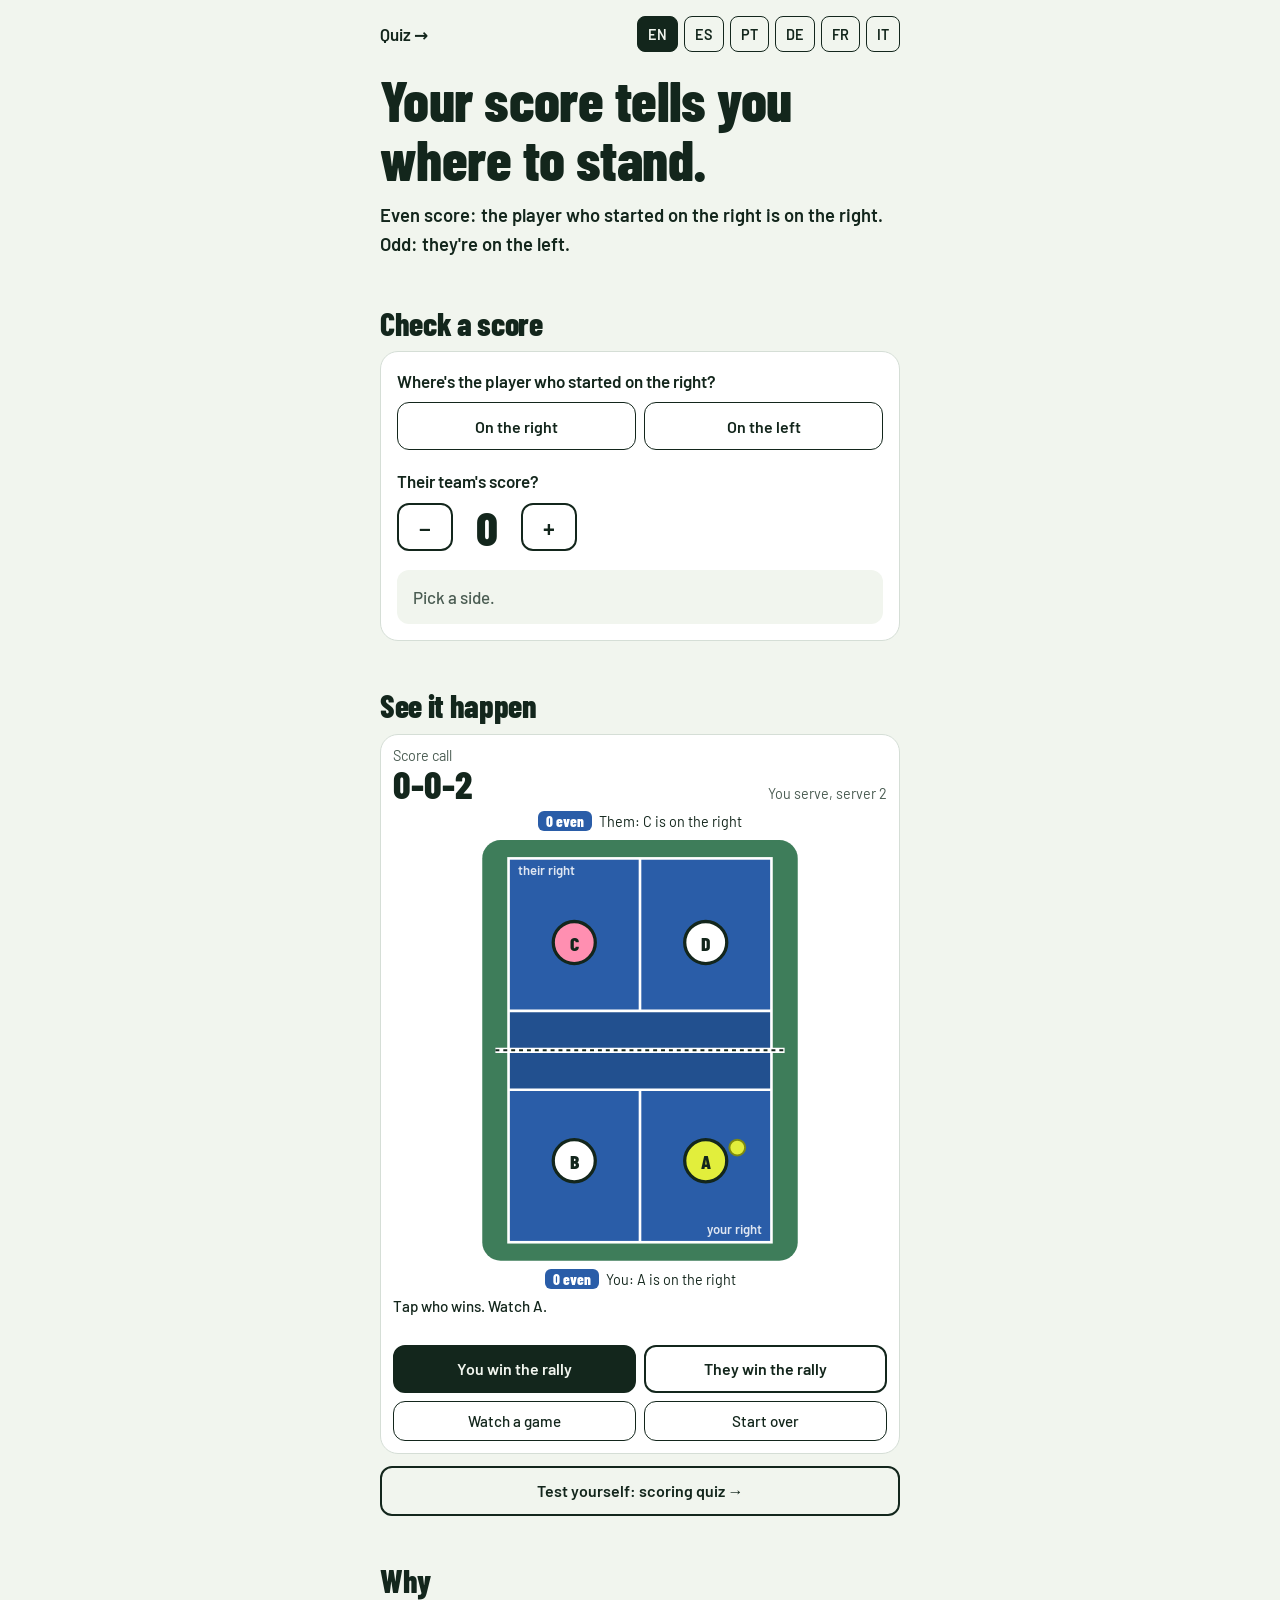
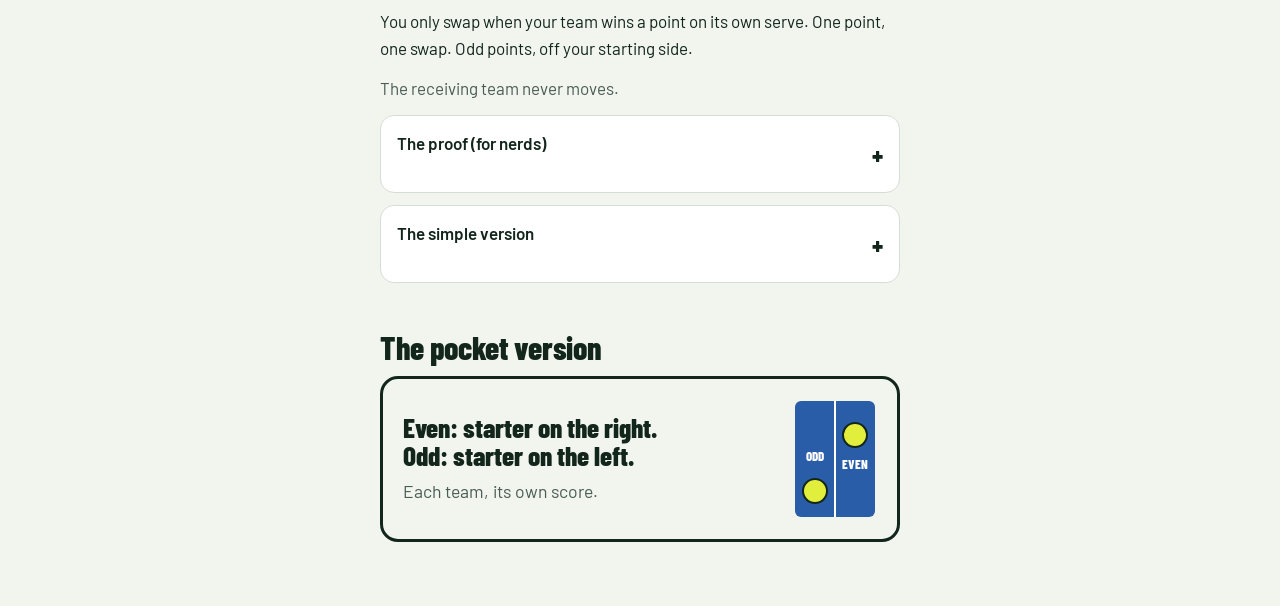
==== commit 69948738: "Neutral wording, drop Romansh, add Spanish and Portuguese - Rename "Settle it" to "Check a score" an" ====
--- a/index.html
+++ b/index.html
@@ -65,10 +65,11 @@
     <a class="navlink" href="/quiz/" data-keep-lang>Quiz →</a>
     <nav class="langs" aria-label="Language">
       <button data-lang="en" lang="en">EN</button>
+      <button data-lang="es" lang="es">ES</button>
+      <button data-lang="pt" lang="pt">PT</button>
       <button data-lang="de" lang="de">DE</button>
       <button data-lang="fr" lang="fr">FR</button>
       <button data-lang="it" lang="it">IT</button>
-      <button data-lang="rm" lang="rm">RM</button>
     </nav>
   </div>
 
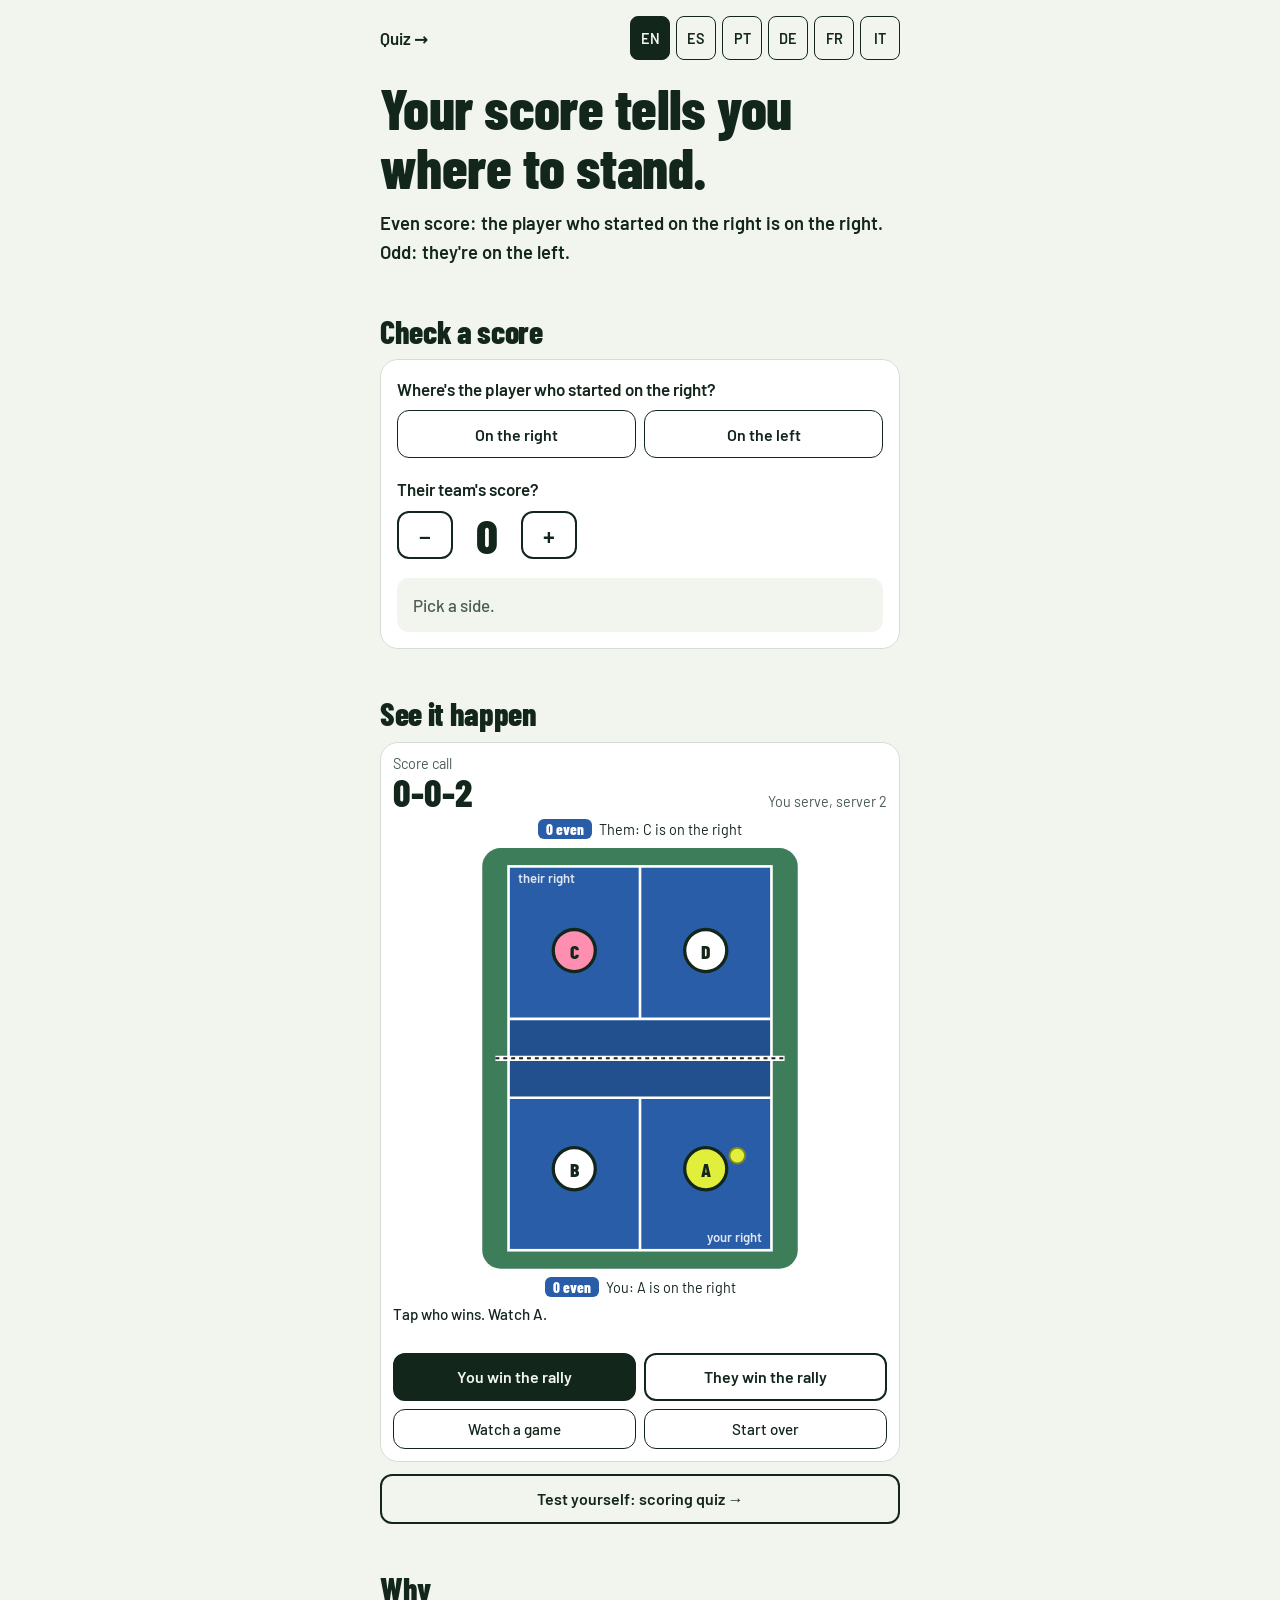
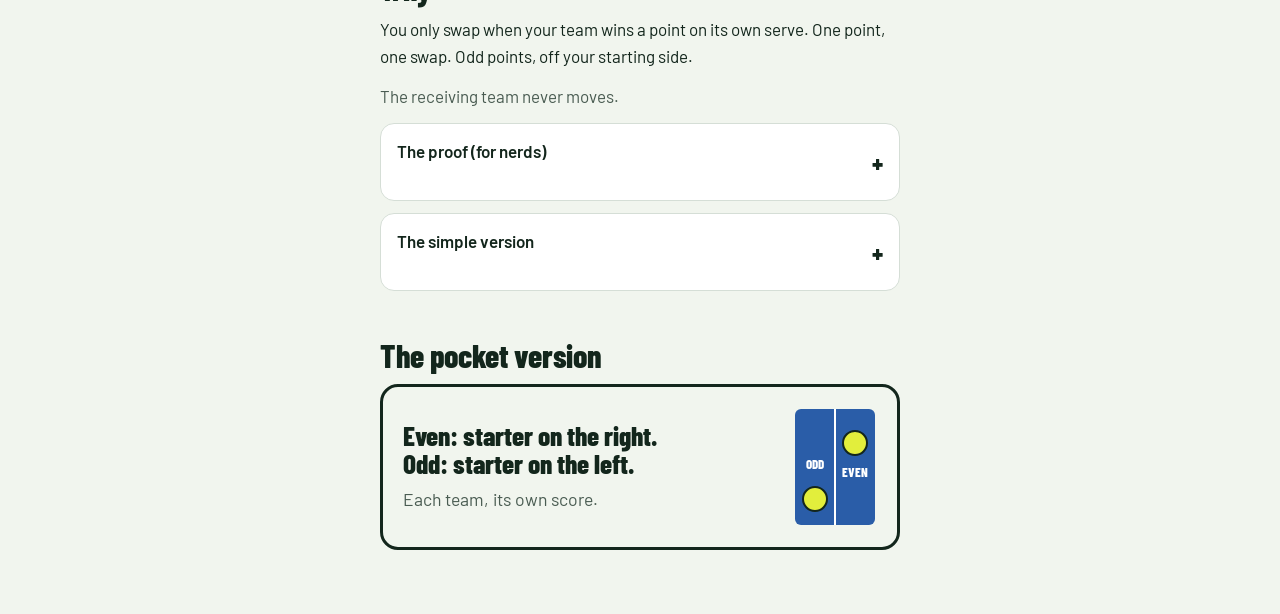
==== commit bbe4f1d4: "Friendlier wording, Portuguese and Spanish fixes, small-phone fixes - The finger-counting tip speaks" ====
--- a/index.html
+++ b/index.html
@@ -4,7 +4,7 @@
 <meta charset="utf-8">
 <meta name="viewport" content="width=device-width, initial-scale=1, viewport-fit=cover">
 <title>Odd or even: where to stand in pickleball doubles</title>
-<meta name="description" content="Your score tells you which side you should be on.">
+<meta name="description" content="Pickleball doubles: your score tells you which side to stand on.">
 <link rel="preconnect" href="https://fonts.googleapis.com">
 <link rel="preconnect" href="https://fonts.gstatic.com" crossorigin>
 <link href="https://fonts.googleapis.com/css2?family=Barlow+Condensed:wght@600;800&family=Barlow:wght@400;500;600&display=swap" rel="stylesheet">
@@ -20,9 +20,9 @@
   height:calc(100vh - 16px);
   height:min(calc(100svh - 16px - env(safe-area-inset-top,0px) - env(safe-area-inset-bottom,0px)),720px)}
 .callout{display:flex;align-items:flex-end;justify-content:space-between;gap:12px}
-.call{font-family:"Barlow Condensed",sans-serif;font-weight:800;font-size:2.4rem;line-height:1}
+.call{font-family:"Barlow Condensed",sans-serif;font-weight:800;font-size:2.4rem;line-height:1;white-space:nowrap;flex:none}
 .call-label{font-size:.9rem;line-height:1.25;color:var(--muted)}
-.who{text-align:right}
+.who{text-align:right;min-width:0}
 .strip{font-size:.9rem;line-height:1.3;text-align:center}
 .status{min-height:2.6em;margin:0;font-size:.95rem;line-height:1.3;font-weight:500}
 .controls{display:grid;grid-template-columns:1fr 1fr;gap:8px}
@@ -76,7 +76,7 @@
   <h1 data-i="h1"></h1>
   <p class="lede" data-i="lede"></p>
 
-  <h2 data-i="settle"></h2>
+  <h2 data-i="check"></h2>
   <div class="card checker">
     <p class="q" data-i="q1"></p>
     <div class="seg" role="group">
@@ -207,7 +207,11 @@
   if(!side){ v.className = "verdict wait"; v.textContent = t("pick"); return; }
   var odd = score % 2 === 1;
   if((side==="right") !== odd){ v.className = "verdict ok"; v.innerHTML = "<b>"+t("ok")+"</b>"; return; }
-  var opts = [score-1, score+1].filter(function(n){ return n>=0; }).join(" "+t("or")+" ");
+  var nums = [score-1, score+1].filter(function(n){ return n>=0; });
+  /* Spanish says "u", not "o", before a number that starts with an o sound: 8, 11, 18. */
+  var or = t("or"), last = nums[nums.length-1];
+  if(or === "o" && document.documentElement.lang === "es" && (last === 8 || last === 11 || last === 18)){ or = "u"; }
+  var opts = nums.join(" "+or+" ");
   v.className = "verdict bad";
   v.innerHTML = "<b>"+t("bad")+"</b>"+t("must",{need:t(side==="right"?"even":"odd"),opts:opts});
 }
--- a/shared.css
+++ b/shared.css
@@ -3,7 +3,7 @@
   --bg:#F1F5EE; --surface:#FFFFFF; --ink:#13261C; --muted:#4A5C52; --line:#D5DED6;
   --court:#2A5DA8; --kitchen:#22508F; --surround:#3E7D5A;
   --ball:#E2EE3C; --ballEdge:#7F8A10; --them:#FF8FB1;
-  --ok:#1F7A45; --okBg:#E3F3E8; --bad:#B3261E; --badBg:#FBE6E4;
+  --ok:#1F7A45; --okBg:#E3F3E8; --bad:#B3261E; --badBg:#FBE6E4; --focus:#2A5DA8;
   color-scheme: light;
   box-sizing:border-box;
   padding-top:env(safe-area-inset-top,0px);
@@ -12,13 +12,13 @@
 @media (prefers-color-scheme: dark){
   :root:not([data-theme="light"]){
     --bg:#0E1C15; --surface:#16281F; --ink:#E9F0EA; --muted:#A9BBB0; --line:#2B4236;
-    --surround:#2F6247; --ok:#7BD69B; --okBg:#173A26; --bad:#FF9C92; --badBg:#3C1C19;
+    --surround:#2F6247; --ok:#7BD69B; --okBg:#173A26; --bad:#FF9C92; --badBg:#3C1C19; --focus:#E2EE3C;
     color-scheme: dark;
   }
 }
 :root[data-theme="dark"]{
   --bg:#0E1C15; --surface:#16281F; --ink:#E9F0EA; --muted:#A9BBB0; --line:#2B4236;
-  --surround:#2F6247; --ok:#7BD69B; --okBg:#173A26; --bad:#FF9C92; --badBg:#3C1C19;
+  --surround:#2F6247; --ok:#7BD69B; --okBg:#173A26; --bad:#FF9C92; --badBg:#3C1C19; --focus:#E2EE3C;
   color-scheme: dark;
 }
 *,*::before,*::after{box-sizing:inherit}
@@ -28,15 +28,15 @@
 p{margin:0 0 14px}
 .muted{color:var(--muted)}
 
-button,.btn{font:600 1rem Barlow,sans-serif;border-radius:12px;border:2px solid var(--ink);background:transparent;color:var(--ink);padding:13px 10px;cursor:pointer;min-height:48px}
+button,.btn{font:600 1rem Barlow,sans-serif;border-radius:12px;border:2px solid var(--ink);background:transparent;color:var(--ink);padding:13px 10px;cursor:pointer;min-height:48px;touch-action:manipulation}
 button.primary{background:var(--ink);color:var(--bg)}
-button:focus-visible,a:focus-visible{outline:3px solid var(--court);outline-offset:2px}
+button:focus-visible,a:focus-visible{outline:3px solid var(--focus);outline-offset:2px}
 .btn{display:flex;align-items:center;justify-content:center;text-align:center;text-decoration:none}
 
 .topbar{display:flex;align-items:center;justify-content:space-between;flex-wrap:wrap;gap:6px 12px}
-.navlink{display:inline-flex;align-items:center;min-height:36px;color:var(--ink);font-weight:600;text-decoration:none}
+.navlink{display:inline-flex;align-items:center;min-height:44px;color:var(--ink);font-weight:600;text-decoration:none}
 .langs{display:flex;gap:6px;justify-content:flex-end;margin-left:auto}
-.langs button{min-height:36px;padding:4px 10px;border-width:1px;font-size:.9rem;font-weight:600;border-radius:8px}
+.langs button{min-height:44px;min-width:40px;padding:4px 8px;border-width:1px;font-size:.9rem;font-weight:600;border-radius:8px}
 .langs button[aria-pressed="true"]{background:var(--ink);color:var(--bg)}
 
 .card{background:var(--surface);border:1px solid var(--line);border-radius:18px;padding:16px}
